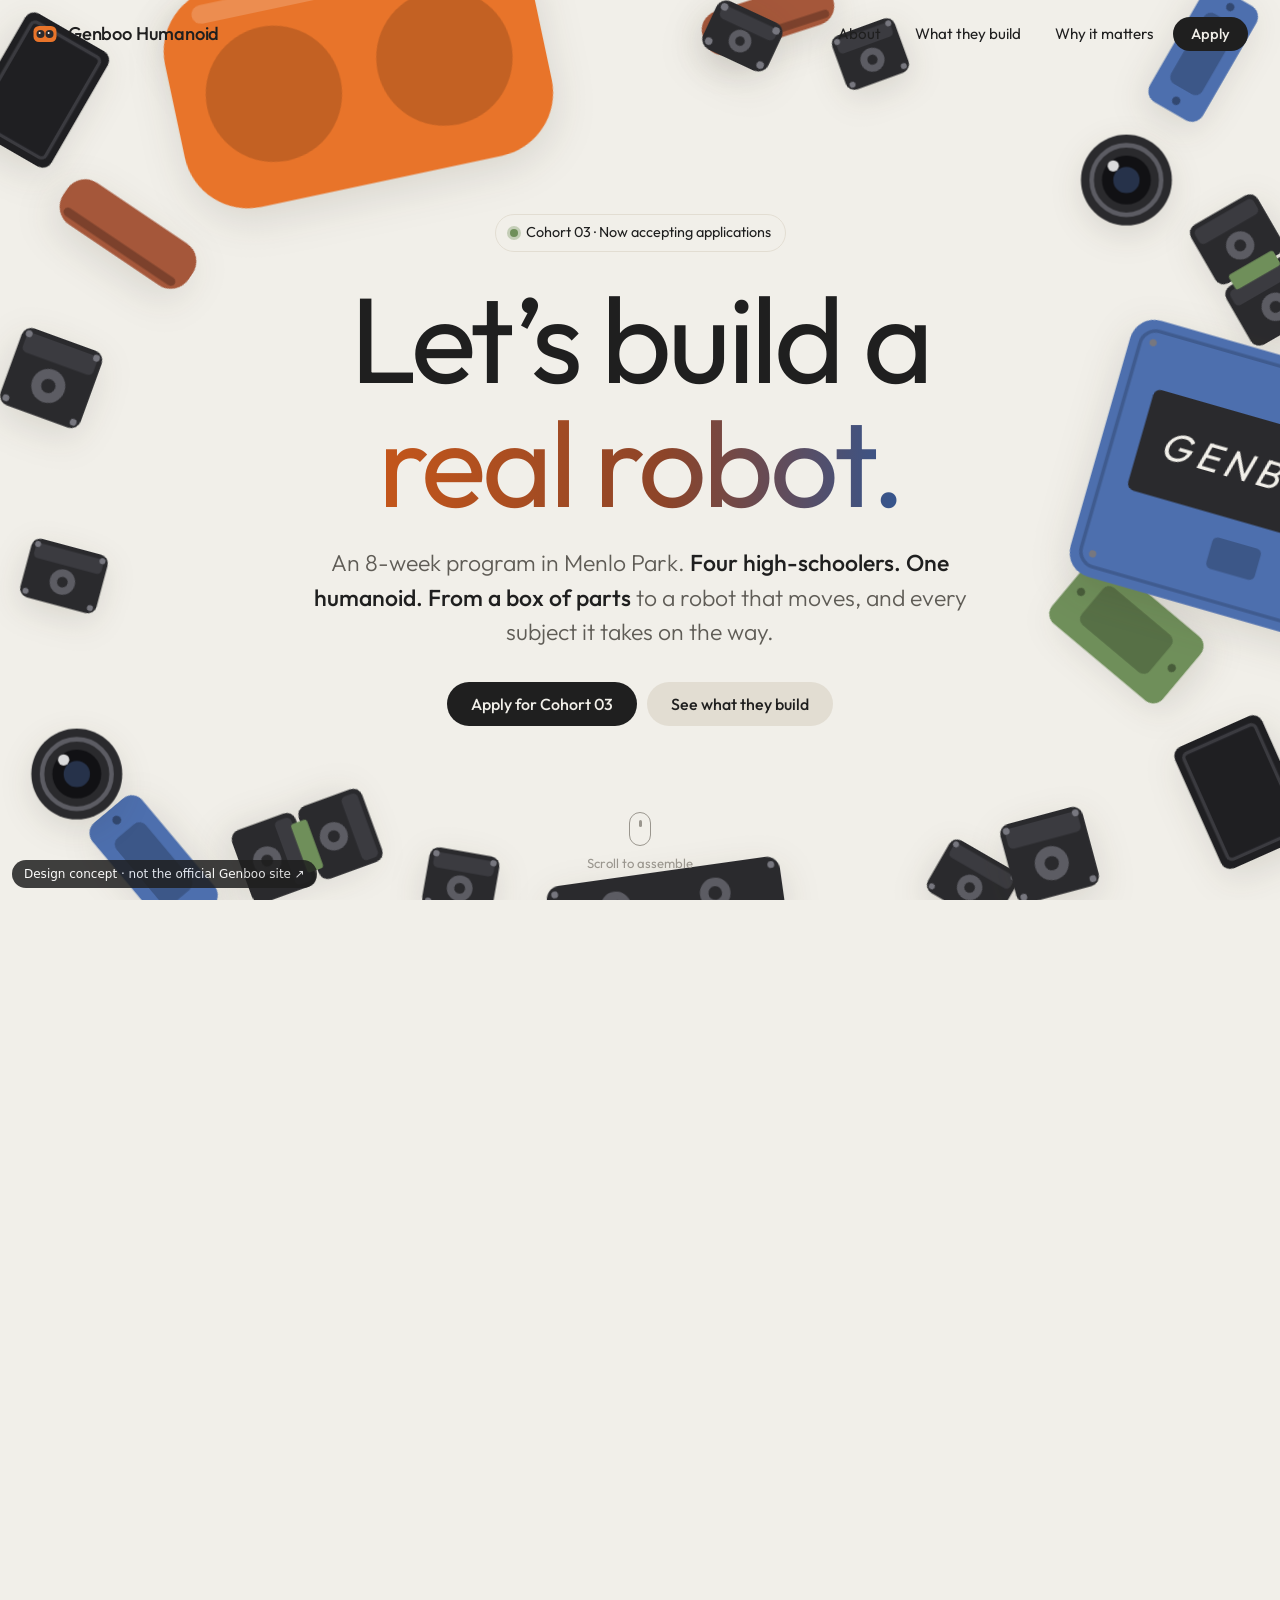
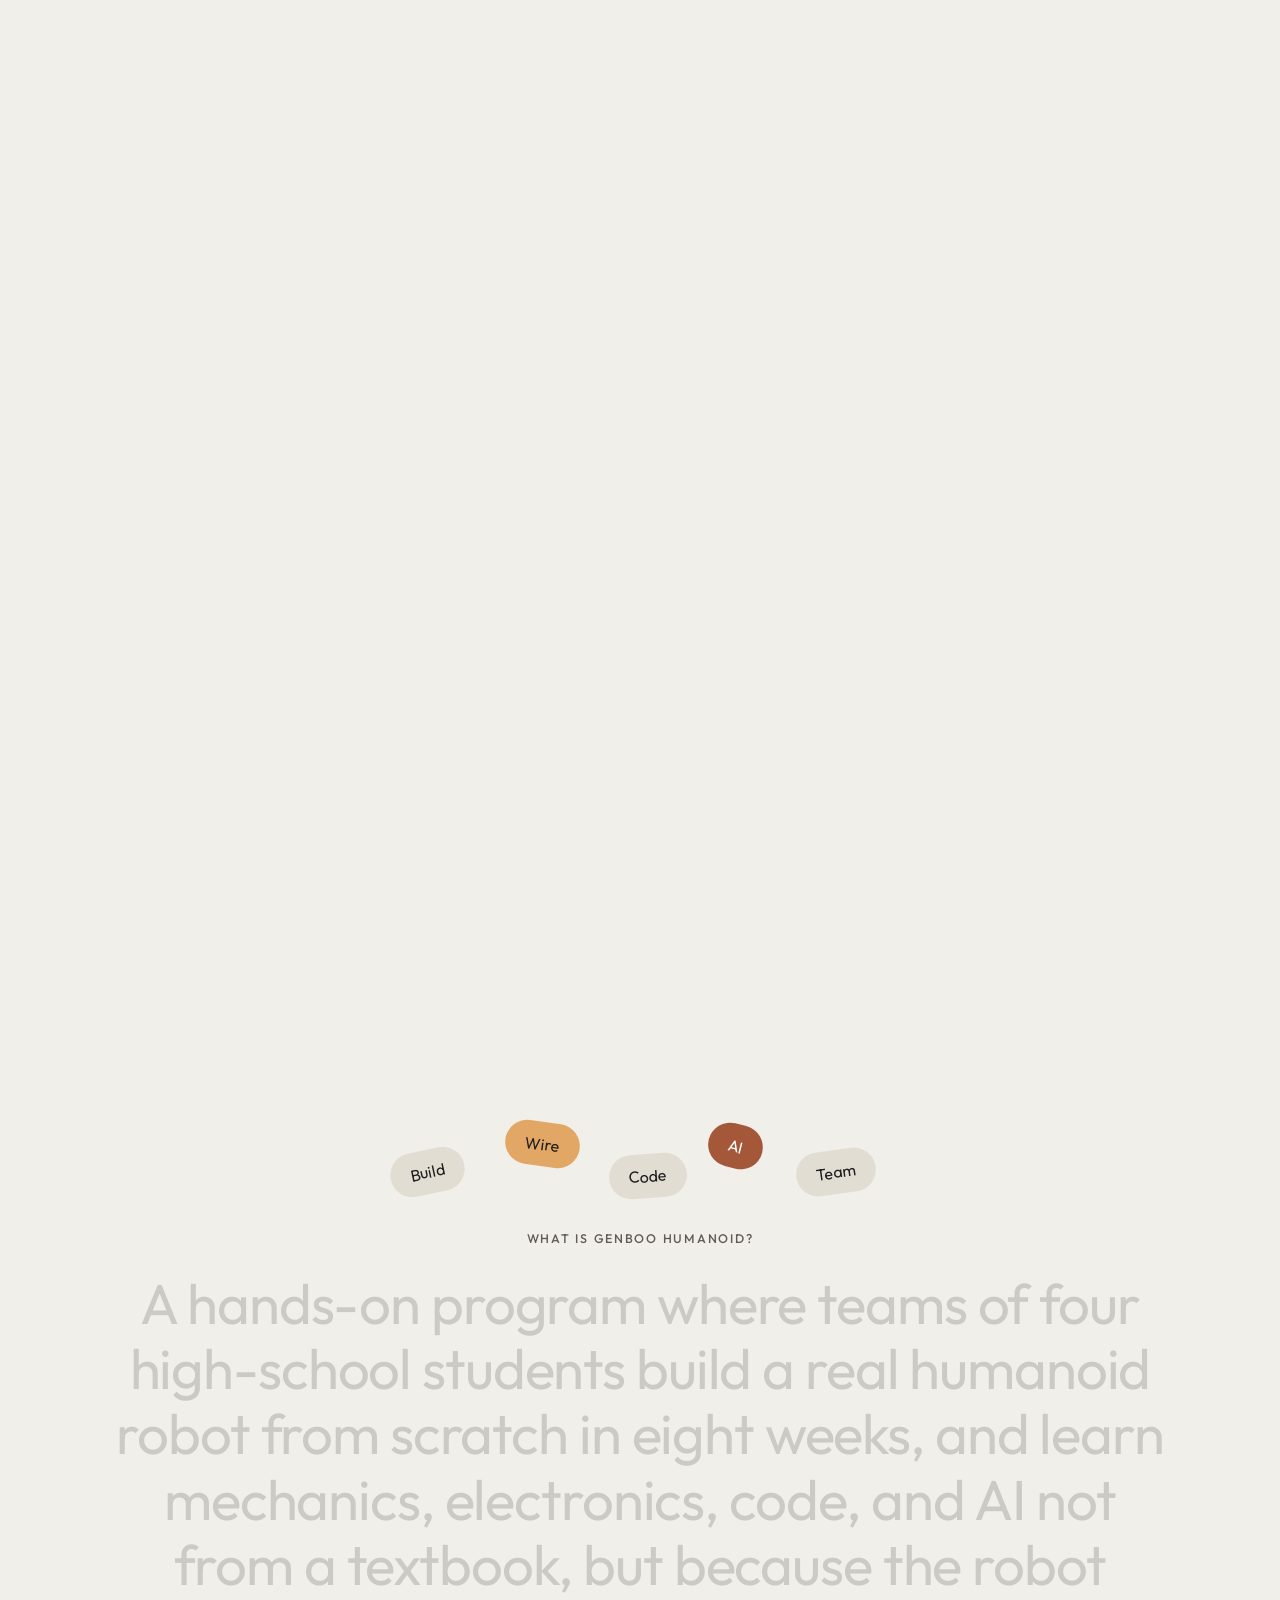
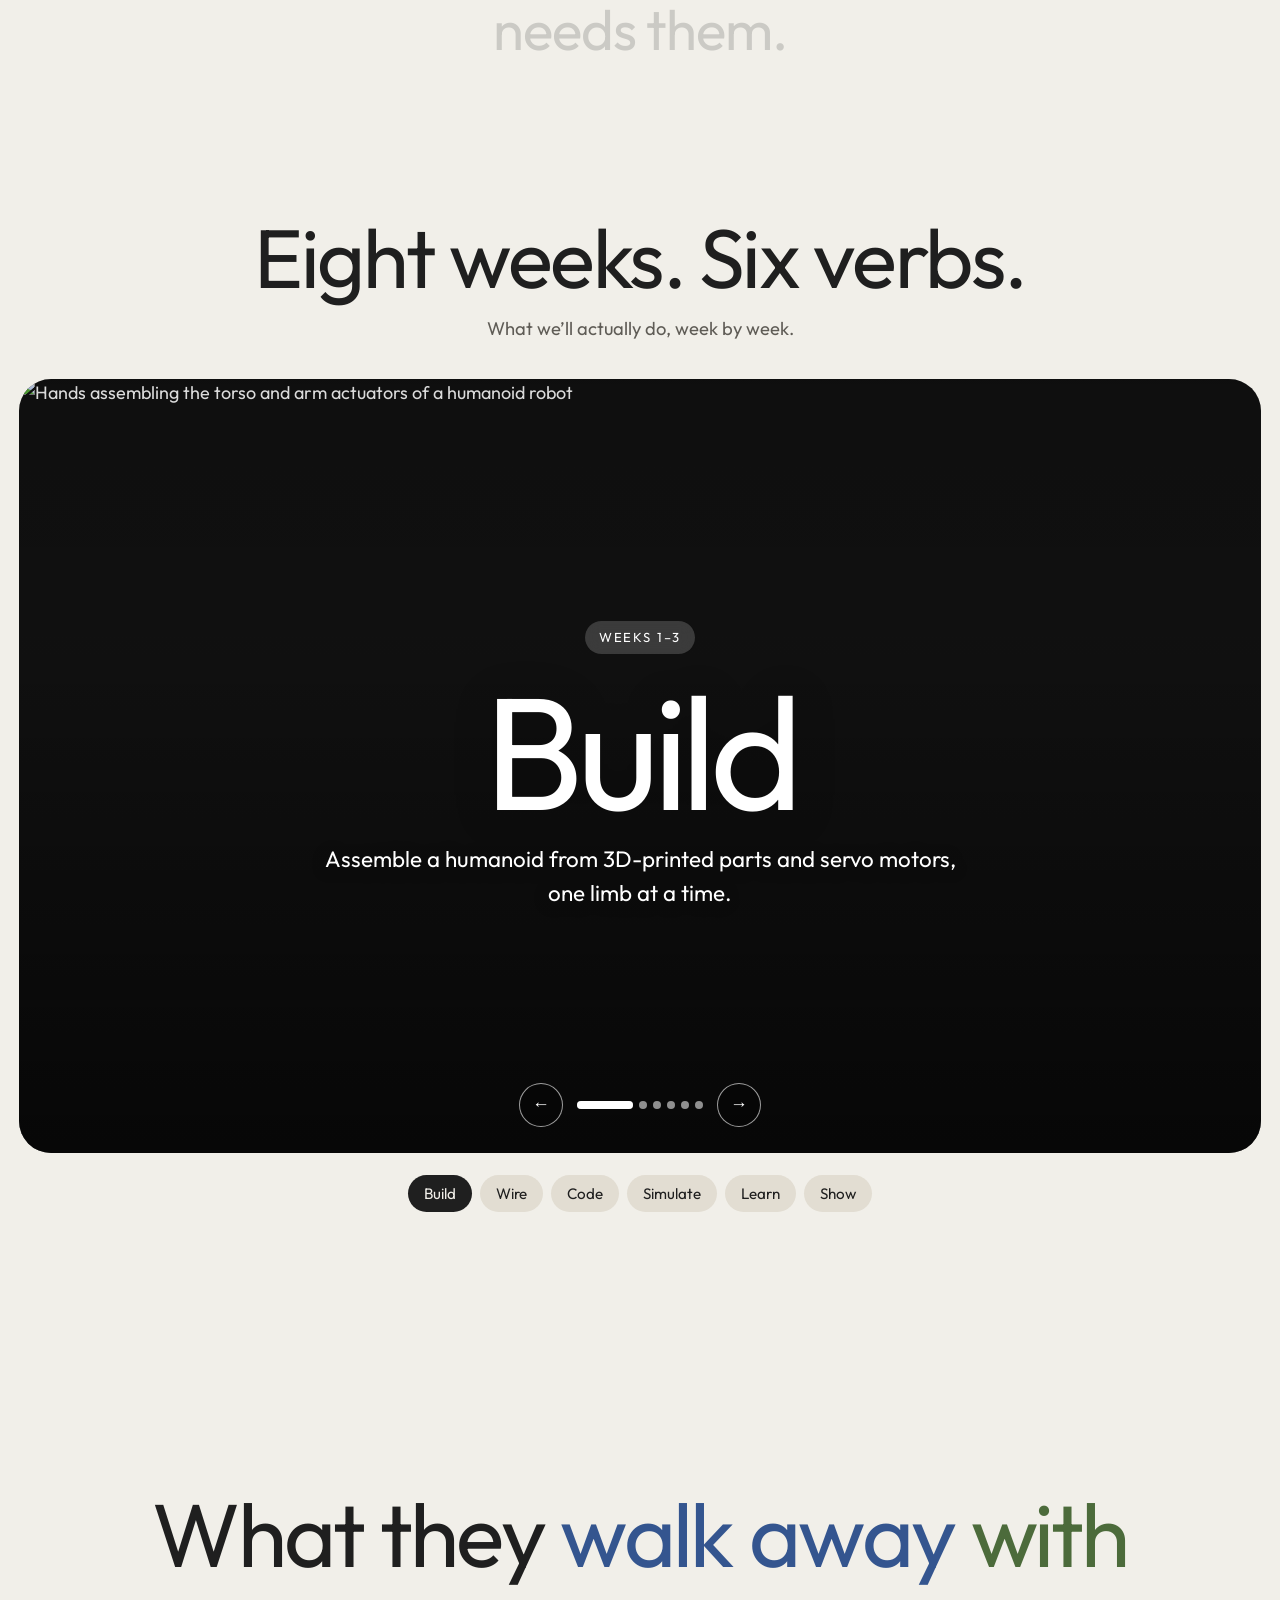
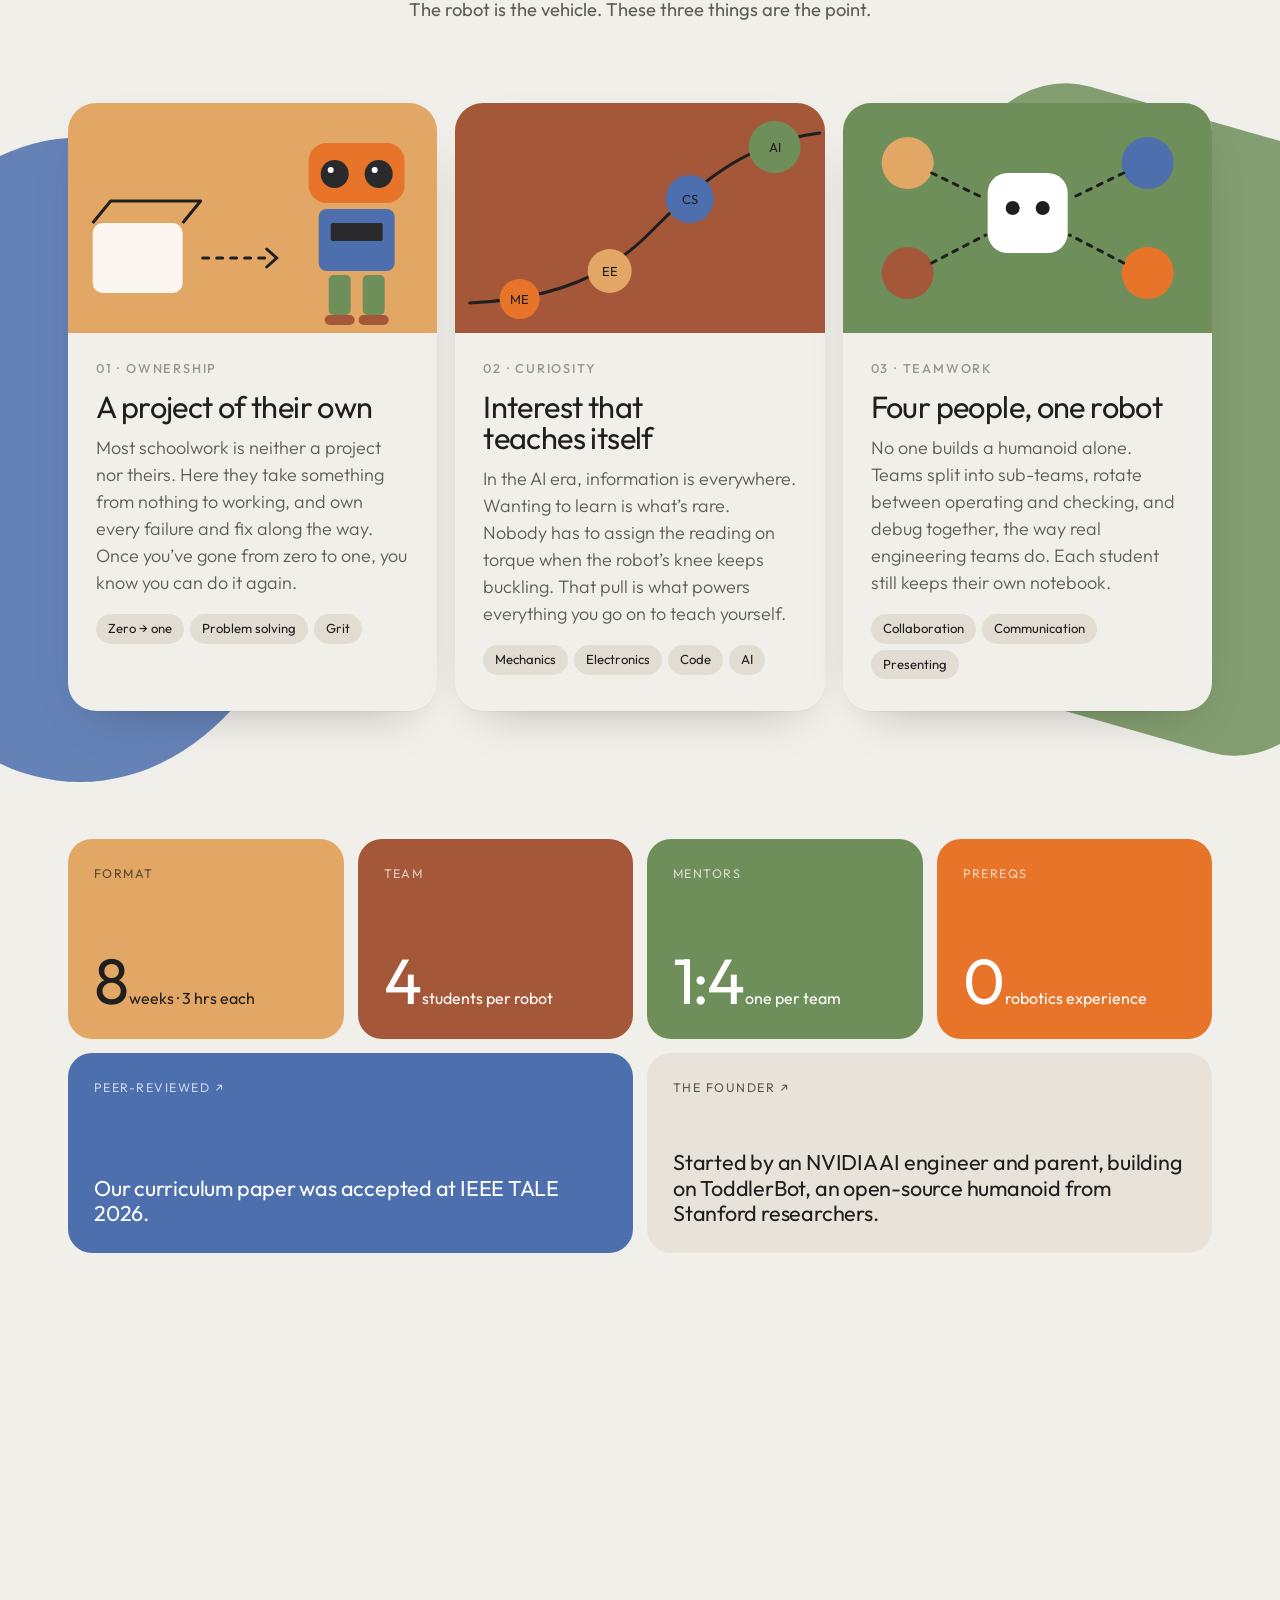
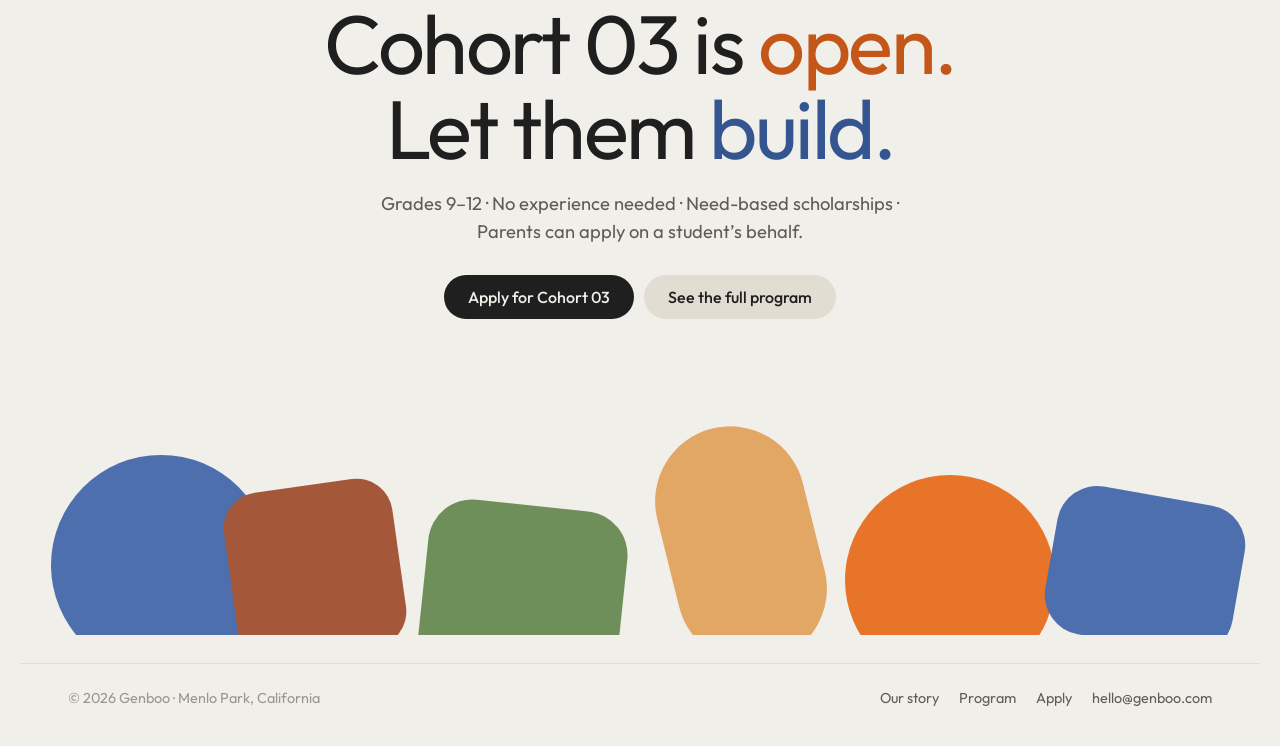
==== v3/index.html @ cabe2819 "Genboo redesign concepts: editorial (v2) and playful (v3) homepages Co-Authored-By: Claude Opus 5.5 " ====
<!doctype html>
<html lang="en">
<head>
<meta charset="utf-8">
<meta name="robots" content="noindex">
<meta name="viewport" content="width=device-width, initial-scale=1">
<title>Genboo Humanoid — Let’s build a real robot</title>
<meta name="description" content="An 8-week program in Menlo Park where teams of four high-school students build a real humanoid robot from a box of parts, and learn engineering, code, and AI along the way.">
<link rel="preconnect" href="https://fonts.googleapis.com">
<link rel="preconnect" href="https://fonts.gstatic.com" crossorigin>
<link href="https://fonts.googleapis.com/css2?family=Outfit:wght@300;400;500;600&display=swap" rel="stylesheet">
<style>
:root {
  --bg: #f1efe9;
  --bg-2: #e7e3da;
  --ink: #1f1f1f;
  --ink-2: #5f5c56;
  --ink-3: #9a968e;
  --pill: #e2ddd2;
  /* Taken from the student-built ToddlerBots: orange heads, slate-blue bodies,
     sage-green leg brackets, rust feet, charcoal servos, a tan nameplate. */
  --amber: #e2a764;
  --blue: #4d6fae;
  --rust: #a5573a;
  --green: #6f8f5a;
  --orange: #e8742a;
  --charcoal: #2a2a2d;
  --blue-ink: #34558f;
  --green-ink: #4c6b3b;
  --rust-ink: #8c4429;
  --orange-ink: #c4561a;
  --font: "Outfit", "Google Sans", ui-sans-serif, system-ui, -apple-system, sans-serif;
}
@media (prefers-color-scheme: dark) {
  :root:not([data-theme="light"]) {
    --bg: #161614; --bg-2: #22211e; --ink: #f1efe9; --ink-2: #b9b5ac; --ink-3: #7c786f; --pill: #2c2b27;
    --blue-ink: #93b0e6; --green-ink: #a6c38f; --rust-ink: #e09a7c; --orange-ink: #f5a26a;
  }
}
:root[data-theme="dark"] {
  --bg: #161614; --bg-2: #22211e; --ink: #f1efe9; --ink-2: #b9b5ac; --ink-3: #7c786f; --pill: #2c2b27;
  --blue-ink: #93b0e6; --green-ink: #a6c38f; --rust-ink: #e09a7c; --orange-ink: #f5a26a;
}

*, *::before, *::after { box-sizing: border-box; }
html { -webkit-text-size-adjust: 100%; }
body { margin: 0; background: var(--bg); color: var(--ink); font-family: var(--font); font-size: 18px; line-height: 1.5; -webkit-font-smoothing: antialiased; overflow-x: hidden; }
img, video { display: block; max-width: 100%; }
a { color: inherit; }
:focus-visible { outline: 2px solid var(--blue-ink); outline-offset: 3px; border-radius: 6px; }
h1, h2, h3 { font-weight: 400; letter-spacing: -0.03em; line-height: 1.02; margin: 0; text-wrap: balance; }
p { margin: 0; text-wrap: pretty; }
.wrap { max-width: 1240px; margin: 0 auto; padding: 0 clamp(16px, 4vw, 48px); }

/* ---------- nav ---------- */
.nav { position: fixed; top: 0; left: 0; right: 0; z-index: 50; height: 68px; display: flex; align-items: center; justify-content: space-between; padding: 0 clamp(16px, 3vw, 32px); transition: background .3s, color .3s; }
.nav.solid { background: color-mix(in srgb, var(--bg) 88%, transparent); backdrop-filter: blur(12px); -webkit-backdrop-filter: blur(12px); }
.logo { display: flex; align-items: center; gap: 10px; text-decoration: none; font-weight: 500; font-size: 1.15rem; letter-spacing: -0.01em; }
.logo svg { width: 26px; height: 26px; }
.nav-links { display: flex; align-items: center; gap: 6px; }
.nav-links a { text-decoration: none; font-size: .95rem; padding: 8px 14px; border-radius: 999px; }
.nav-links a:not(.pill-btn):hover { background: var(--pill); }
@media (max-width: 720px) { .nav-links a:not(.pill-btn) { display: none; } }

.pill-btn { display: inline-flex; align-items: center; gap: 8px; text-decoration: none; font: 500 1rem/1 var(--font); padding: 14px 24px; border-radius: 999px; border: 0; cursor: pointer; transition: transform .2s, background .2s; }
.pill-btn:hover { transform: translateY(-2px); }
.pill-dark { background: var(--ink); color: var(--bg); }
.pill-soft { background: var(--pill); color: var(--ink); }
.pill-white { background: #fff; color: #1f1f1f; }
.nav .pill-btn { padding: 10px 18px; font-size: .92rem; }

/* ---------- HERO: parts assemble into a robot ---------- */
.hero { height: 280vh; position: relative; }
.stage { position: sticky; top: 0; height: 100vh; overflow: hidden; }
.part { position: absolute; left: 50%; top: 50%; will-change: transform; }
.part > i { display: block; width: 100%; height: 100%; transform: scale(0); transition: transform .9s cubic-bezier(.3,1.4,.5,1); }
.loaded .part > i { transform: scale(1); }
.part svg { display: block; overflow: visible; filter: drop-shadow(0 6px 10px rgba(40, 30, 20, .12)); }
/* Once assembled, the camera "irises" glow on and off, like the robot is looking around. */
.alive .iris { animation: iris 3.2s ease-in-out infinite; }
@keyframes iris { 0%, 100% { fill: #26324a; } 50% { fill: #5d86c9; } }

.hero-copy { position: absolute; inset: 0; display: flex; flex-direction: column; align-items: center; justify-content: center; text-align: center; padding: 80px 20px 40px; pointer-events: none; z-index: 2; }
.hero-copy > * { pointer-events: auto; }
.tag { display: inline-flex; align-items: center; gap: 8px; background: var(--bg); border: 1px solid var(--pill); border-radius: 999px; padding: 7px 14px; font-size: .9rem; }
.tag b { width: 8px; height: 8px; border-radius: 50%; background: var(--green); box-shadow: 0 0 0 3px color-mix(in srgb, var(--green) 35%, transparent); }
.hero h1 { font-size: clamp(3.2rem, 9.5vw, 8.6rem); margin: 24px 0 22px; }
.hero h1 .grad { background: linear-gradient(90deg, var(--orange-ink), var(--rust-ink) 55%, var(--blue-ink)); -webkit-background-clip: text; background-clip: text; color: transparent; }
.hero .lede { font-size: clamp(1.1rem, 1.8vw, 1.45rem); color: var(--ink-2); max-width: 30em; font-weight: 300; }
.hero .lede strong { color: var(--ink); font-weight: 500; }
.hero .ctas { display: flex; gap: 10px; margin-top: 32px; flex-wrap: wrap; justify-content: center; }
.scroll-hint { position: absolute; bottom: 26px; left: 50%; transform: translateX(-50%); font-size: .82rem; color: var(--ink-3); display: flex; flex-direction: column; align-items: center; gap: 8px; z-index: 2; }
.scroll-hint i { width: 22px; height: 34px; border: 1.5px solid var(--ink-3); border-radius: 12px; position: relative; }
.scroll-hint i::after { content: ""; position: absolute; left: 50%; top: 7px; width: 3px; height: 7px; margin-left: -1.5px; border-radius: 2px; background: var(--ink-3); animation: wheel 1.6s infinite; }
@keyframes wheel { to { transform: translateY(10px); opacity: 0; } }

.hero-mid { position: absolute; left: 50%; top: 50%; z-index: 2; opacity: 0; font-size: clamp(2rem, 5vw, 4.2rem); letter-spacing: -0.03em; white-space: nowrap; background: color-mix(in srgb, var(--bg) 80%, transparent); padding: 6px 22px; border-radius: 999px; }
@media (max-width: 520px) { .hero-mid { white-space: normal; text-align: center; width: 86vw; border-radius: 28px; } }
.hero-after { position: absolute; left: 0; right: 0; bottom: 5vh; text-align: center; z-index: 2; opacity: 0; padding: 0 20px; }
.hero-after h2 { font-size: clamp(1.8rem, 4vw, 3.2rem); }
.hero-after p { color: var(--ink-2); margin-top: 8px; font-size: clamp(1rem, 1.4vw, 1.2rem); }
.labels { position: absolute; inset: 0; pointer-events: none; z-index: 1; }
.labels span { position: absolute; left: 50%; top: 50%; font-size: .85rem; background: var(--bg); border: 1px solid var(--pill); padding: 6px 12px; border-radius: 999px; white-space: nowrap; opacity: 0; transition: opacity .4s; }
.labels.on span { opacity: 1; }
@media (max-width: 720px) { .labels { display: none; } }

/* ---------- WHAT IS IT: scroll-lit statement ---------- */
.what { padding: clamp(100px, 16vw, 200px) 0 clamp(80px, 12vw, 160px); position: relative; }
.chips { position: relative; height: 80px; max-width: 520px; margin: 0 auto 30px; }
.chips span { position: absolute; background: var(--pill); padding: 10px 20px; border-radius: 999px; font-size: 1rem; }
.kicker { text-align: center; font-size: .78rem; letter-spacing: .14em; text-transform: uppercase; color: var(--ink-2); margin-bottom: 22px; font-weight: 500; }
.statement { font-size: clamp(1.9rem, 4.4vw, 3.6rem); line-height: 1.16; letter-spacing: -0.02em; text-align: center; max-width: 1080px; margin: 0 auto; font-weight: 400; }
.statement .w { color: color-mix(in srgb, var(--ink) 18%, var(--bg)); transition: color .25s; }
.statement .w.lit { color: var(--ink); }
.statement .k1.lit { color: var(--blue-ink); }
.statement .k2.lit { color: var(--green-ink); }
.statement .k3.lit { color: var(--rust-ink); }
.statement .k4.lit { color: var(--orange-ink); }
.blob { position: absolute; z-index: -1; pointer-events: none; }

/* ---------- WHAT THEY DO: full-bleed carousel ---------- */
.do-head { text-align: center; margin-bottom: 36px; }
.do-head h2 { font-size: clamp(2.6rem, 6.5vw, 5.6rem); }
.do-head p { color: var(--ink-2); margin-top: 14px; font-size: 1.15rem; }
.carousel { position: relative; height: min(86vh, 820px); min-height: 520px; margin: 0 clamp(8px, 1.5vw, 20px); border-radius: 32px; overflow: hidden; background: #111; color: #fff; }
.slide { position: absolute; inset: 0; opacity: 0; transition: opacity .9s ease; }
.slide.on { opacity: 1; }
.slide img, .slide video { width: 100%; height: 100%; object-fit: cover; transform: scale(1.06); transition: transform 6s ease-out; }
.slide.on img, .slide.on video { transform: scale(1); }
.slide::after { content: ""; position: absolute; inset: 0; background: linear-gradient(180deg, rgba(0,0,0,.15) 0%, rgba(0,0,0,.05) 35%, rgba(0,0,0,.6) 100%); }
.slide .cap { position: absolute; inset: 0; z-index: 2; display: flex; flex-direction: column; align-items: center; justify-content: center; text-align: center; padding: 20px; }
.slide .wk { font-size: .82rem; letter-spacing: .14em; text-transform: uppercase; background: rgba(255,255,255,.18); backdrop-filter: blur(8px); -webkit-backdrop-filter: blur(8px); padding: 7px 14px; border-radius: 999px; }
.slide h3 { font-size: clamp(4rem, 13vw, 10rem); letter-spacing: -0.045em; margin: 16px 0 10px; text-shadow: 0 4px 40px rgba(0,0,0,.25); }
.slide p { font-size: clamp(1.05rem, 1.8vw, 1.4rem); max-width: 30em; text-shadow: 0 2px 16px rgba(0,0,0,.4); }
.car-ui { position: absolute; left: 0; right: 0; bottom: 26px; z-index: 3; display: flex; align-items: center; justify-content: center; gap: 14px; }
.car-btn { width: 44px; height: 44px; border-radius: 50%; border: 1.5px solid rgba(255,255,255,.6); background: rgba(0,0,0,.15); color: #fff; cursor: pointer; display: grid; place-items: center; font-size: 1.1rem; }
.car-btn:hover { background: rgba(255,255,255,.2); }
.dots { display: flex; gap: 6px; align-items: center; }
.dots button { width: 8px; height: 8px; border-radius: 99px; border: 0; padding: 0; background: rgba(255,255,255,.55); cursor: pointer; transition: width .3s; position: relative; overflow: hidden; }
.dots button.on { width: 56px; background: rgba(255,255,255,.35); }
.dots button.on::after { content: ""; position: absolute; inset: 0; background: #fff; transform-origin: left; animation: fill var(--dur, 5.5s) linear forwards; }
.carousel.paused .dots button.on::after { animation-play-state: paused; }
@keyframes fill { from { transform: scaleX(0); } to { transform: scaleX(1); } }
.steps-row { display: flex; justify-content: center; gap: 8px; flex-wrap: wrap; margin-top: 22px; }
.steps-row button { font: 400 .95rem var(--font); background: var(--pill); color: var(--ink); border: 0; padding: 9px 16px; border-radius: 999px; cursor: pointer; transition: background .2s, color .2s; }
.steps-row button.on { background: var(--ink); color: var(--bg); }

/* ---------- WHAT THEY GAIN ---------- */
.gain { padding: clamp(110px, 16vw, 200px) 0 clamp(80px, 10vw, 140px); position: relative; overflow: hidden; }
.gain-bg { position: absolute; left: 50%; top: 32%; width: min(1400px, 140vw); height: 70%; transform: translateX(-50%); z-index: 0; pointer-events: none; }
.gain .wrap { position: relative; z-index: 1; }
.gain h2 { text-align: center; font-size: clamp(2.8rem, 7vw, 6rem); }
.gain h2 .c1 { color: var(--blue-ink); } .gain h2 .c2 { color: var(--green-ink); }
.gain .sub { text-align: center; color: var(--ink-2); margin: 16px auto 0; max-width: 32em; font-size: 1.15rem; }
.cards { display: grid; grid-template-columns: repeat(3, 1fr); gap: 18px; margin-top: clamp(48px, 7vw, 80px); }
.card { background: var(--bg); border-radius: 28px; overflow: hidden; box-shadow: 0 1px 0 rgba(0,0,0,.04), 0 20px 50px -30px rgba(0,0,0,.35); display: flex; flex-direction: column; transition: transform .35s cubic-bezier(.3,1.3,.5,1); }
.card:hover { transform: translateY(-8px) rotate(-.4deg); }
.card .art { height: 230px; position: relative; overflow: hidden; }
.card .art svg { position: absolute; inset: 0; width: 100%; height: 100%; }
.card .body { padding: 26px 28px 32px; display: grid; gap: 12px; }
.card .n { font-size: .8rem; letter-spacing: .14em; text-transform: uppercase; color: var(--ink-3); font-weight: 500; }
.card h3 { font-size: clamp(1.7rem, 2.4vw, 2.1rem); letter-spacing: -0.02em; }
.card p { color: var(--ink-2); font-weight: 300; }
.card .meta { margin-top: 6px; display: flex; flex-wrap: wrap; gap: 6px; }
.card .meta span { background: var(--pill); border-radius: 999px; padding: 5px 12px; font-size: .82rem; }
@media (max-width: 900px) { .cards { grid-template-columns: 1fr; max-width: 520px; margin-left: auto; margin-right: auto; } }

/* ---------- PROOF ---------- */
.proof { padding: 0 0 clamp(80px, 12vw, 160px); }
.proof-grid { display: grid; grid-template-columns: repeat(4, 1fr); gap: 14px; }
.p-tile { border-radius: 24px; padding: 26px; min-height: 200px; display: flex; flex-direction: column; justify-content: space-between; text-decoration: none; color: #1f1f1f; transition: transform .3s; }
a.p-tile:hover { transform: translateY(-4px); }
.p-tile b { font-size: clamp(2.8rem, 5vw, 4.2rem); font-weight: 400; letter-spacing: -0.04em; line-height: 1; }
.p-tile span { font-size: 1rem; }
.p-tile small { font-size: .78rem; letter-spacing: .12em; text-transform: uppercase; opacity: .7; }
.p-tile strong { font-weight: 400; font-size: 1.35rem; line-height: 1.2; letter-spacing: -0.01em; }
.p-wide { grid-column: span 2; }
@media (max-width: 900px) { .proof-grid { grid-template-columns: 1fr 1fr; } }
@media (max-width: 520px) { .p-wide { grid-column: span 2; } .p-tile { min-height: 160px; padding: 20px; } }

/* ---------- FINAL CTA: shapes pile up ---------- */
.final { position: relative; min-height: 92vh; display: flex; align-items: center; justify-content: center; text-align: center; overflow: hidden; padding: 120px 20px 240px; }
.final h2 { font-size: clamp(2.6rem, 6.5vw, 5.4rem); position: relative; z-index: 2; }
.final h2 .c1 { color: var(--orange-ink); } .final h2 .c2 { color: var(--blue-ink); }
.final p { position: relative; z-index: 2; color: var(--ink-2); margin: 18px auto 0; max-width: 30em; font-size: 1.15rem; }
.final .ctas { position: relative; z-index: 2; display: flex; gap: 10px; justify-content: center; flex-wrap: wrap; margin-top: 30px; }
.pile { position: absolute; inset: 0; pointer-events: none; z-index: 1; }
.pile i { position: absolute; display: block; transform: translateY(-120vh) rotate(var(--r0)); transition: transform 1.2s cubic-bezier(.25,1.25,.45,1); transition-delay: var(--d); }
.final.in .pile i { transform: translateY(0) rotate(var(--r)); }

.foot { padding: 28px 0 36px; color: var(--ink-3); font-size: .9rem; }
.foot .wrap { display: flex; justify-content: space-between; flex-wrap: wrap; gap: 14px; border-top: 1px solid var(--pill); padding-top: 24px; }
.foot nav { display: flex; gap: 20px; flex-wrap: wrap; }
.foot a { text-decoration: none; color: var(--ink-2); }
.foot a:hover { color: var(--ink); }

.rise { opacity: 0; transform: translateY(24px); transition: opacity .8s ease, transform .8s cubic-bezier(.2,.8,.2,1); }
.rise.in { opacity: 1; transform: none; }

@media (prefers-reduced-motion: reduce) {
  .part > i, .rise, .pile i, .slide, .slide img, .slide video { transition: none !important; }
  .rise { opacity: 1; transform: none; }
  .alive .iris, .scroll-hint i::after, .dots button.on::after { animation: none; }
}
</style>
</head>
<body>

<header class="nav" id="nav">
  <a class="logo" href="index.html" aria-label="Genboo Humanoid home">
    <svg viewBox="0 0 26 26" aria-hidden="true"><rect x="1.5" y="5" width="23" height="16" rx="5.5" fill="var(--orange)"/><circle cx="8.5" cy="13" r="4" fill="#2a2a2d"/><circle cx="17.5" cy="13" r="4" fill="#2a2a2d"/><circle cx="7.6" cy="12" r="1" fill="#fff"/><circle cx="16.6" cy="12" r="1" fill="#fff"/></svg>
    Genboo Humanoid
  </a>
  <nav class="nav-links">
    <a href="#what">About</a>
    <a href="#do">What they build</a>
    <a href="#gain">Why it matters</a>
    <a class="pill-btn pill-dark" href="../v2/apply.html">Apply</a>
  </nav>
</header>

<main>
  <!-- HERO -->
  <section class="hero" id="hero" aria-label="Introduction">
    <div class="stage" id="stage">
      <div class="parts" id="parts" aria-hidden="true"></div>
      <div class="labels" id="labels" aria-hidden="true">
        <span data-for="head">Stereo cameras · vision</span>
        <span data-for="torso">Computer · battery · IMU</span>
        <span data-for="shL">Servo motors · torque</span>
        <span data-for="shinR">Control · balance</span>
      </div>

      <div class="hero-copy" id="heroCopy">
        <span class="tag"><b></b>Cohort 03 · Now accepting applications</span>
        <h1>Let’s build a<br><span class="grad">real robot.</span></h1>
        <p class="lede">An 8-week program in Menlo Park. <strong>Four high-schoolers. One humanoid. From a box of parts</strong> to a robot that moves, and every subject it takes on the way.</p>
        <div class="ctas">
          <a class="pill-btn pill-dark" href="../v2/apply.html">Apply for Cohort 03</a>
          <a class="pill-btn pill-soft" href="#do">See what they build</a>
        </div>
      </div>

      <div class="hero-mid" id="heroMid" aria-hidden="true">It starts as a box of parts…</div>
      <div class="hero-after" id="heroAfter">
        <h2>This is what we will build together.</h2>
        <p>Every part above is a different subject. Together, they make one robot.</p>
      </div>
      <div class="scroll-hint" id="hint"><i></i>Scroll to assemble</div>
    </div>
  </section>

  <!-- WHAT IS IT -->
  <section class="what" id="what">
    <div class="wrap">
      <div class="chips rise" aria-hidden="true">
        <span style="left:2%;top:30px;transform:rotate(-12deg)">Build</span>
        <span style="left:24%;top:2px;transform:rotate(8deg);background:var(--amber);color:#1f1f1f">Wire</span>
        <span style="left:44%;top:34px;transform:rotate(-4deg)">Code</span>
        <span style="left:63%;top:4px;transform:rotate(14deg);background:var(--rust);color:#fff">AI</span>
        <span style="left:80%;top:30px;transform:rotate(-8deg)">Team</span>
      </div>
      <div class="kicker">What is Genboo Humanoid?</div>
      <p class="statement" id="statement">A hands-on program where <span class="k1">teams of four high-school students</span> build a <span class="k2">real humanoid robot</span> from scratch in eight weeks, and learn <span class="k3">mechanics, electronics, code, and AI</span> not from a textbook, but because <span class="k4">the robot needs them.</span></p>
    </div>
  </section>

  <!-- WHAT THEY DO -->
  <section id="do" style="padding-bottom:clamp(40px,6vw,80px)">
    <div class="wrap do-head rise">
      <h2>Eight weeks. Six verbs.</h2>
      <p>What we’ll actually do, week by week.</p>
    </div>
    <div class="carousel" id="carousel" aria-roledescription="carousel">
      <div class="slide on" data-label="Build">
        <img src="https://humanoid.genboo.com/assets/img/student-assembly-hands-1200.webp" alt="Hands assembling the torso and arm actuators of a humanoid robot">
        <div class="cap"><span class="wk">Weeks 1–3</span><h3>Build</h3><p>Assemble a humanoid from 3D-printed parts and servo motors, one limb at a time.</p></div>
      </div>
      <div class="slide" data-label="Wire">
        <img src="https://humanoid.genboo.com/assets/img/student-soldering-1200.webp" alt="A student soldering wires at an electronics bench" loading="lazy">
        <div class="cap"><span class="wk">Week 4</span><h3>Wire</h3><p>Power, an onboard computer, sensors. Every connection checked before the first power-on.</p></div>
      </div>
      <div class="slide" data-label="Code">
        <img src="https://humanoid.genboo.com/assets/img/students-testing-team-1200.webp" alt="Students running code on a laptop next to two robots" loading="lazy">
        <div class="cap"><span class="wk">Weeks 5–6</span><h3>Code</h3><p>Calibrate every joint, then write the first program: move joint 3 by 10 degrees, and explain why it doesn’t land exactly there.</p></div>
      </div>
      <div class="slide" data-label="Simulate">
        <img src="https://humanoid.genboo.com/assets/img/sim-parallel-training-1880.webp" alt="Dozens of simulated robots training in parallel" loading="lazy">
        <div class="cap"><span class="wk">Week 7</span><h3>Simulate</h3><p>Rebuild the robot in the MuJoCo physics simulator. Run the same motion in both worlds and compare.</p></div>
      </div>
      <div class="slide" data-label="Learn">
        <video src="https://humanoid.genboo.com/assets/videos/sim-walk.mp4" poster="https://humanoid.genboo.com/assets/img/sim-walk-poster.webp" muted loop playsinline preload="none"></video>
        <div class="cap"><span class="wk">Week 8</span><h3>Learn</h3><p>A first taste of reinforcement learning: change one reward, and watch the robot behave differently.</p></div>
      </div>
      <div class="slide" data-label="Show">
        <img src="https://humanoid.genboo.com/assets/img/students-celebrate-1200.webp" alt="Students and their teacher high-fiving after a successful test" loading="lazy">
        <div class="cap"><span class="wk">Showcase</span><h3>Show</h3><p>Demo the robot as a team, and explain what worked, what didn’t, and why.</p></div>
      </div>
      <div class="car-ui">
        <button class="car-btn" id="prev" aria-label="Previous">←</button>
        <div class="dots" id="dots"></div>
        <button class="car-btn" id="next" aria-label="Next">→</button>
      </div>
    </div>
    <div class="steps-row" id="stepsRow"></div>
  </section>

  <!-- WHAT THEY GAIN -->
  <section class="gain" id="gain">
    <svg class="gain-bg" viewBox="0 0 1400 600" preserveAspectRatio="none" aria-hidden="true">
      <circle cx="140" cy="300" r="240" fill="var(--blue)" opacity=".85"/>
      <rect x="980" y="40" width="460" height="460" rx="120" fill="var(--green)" opacity=".85" transform="rotate(12 1210 270)"/>
    </svg>
    <div class="wrap">
      <h2 class="rise">What they <span class="c1">walk away</span> <span class="c2">with</span></h2>
      <p class="sub rise">The robot is the vehicle. These three things are the point.</p>
      <div class="cards">
        <article class="card rise">
          <div class="art" style="background:var(--amber)" aria-hidden="true">
            <svg viewBox="0 0 400 230" preserveAspectRatio="xMidYMid slice">
              <rect x="40" y="120" width="90" height="70" rx="10" fill="#fff" opacity=".9"/><path d="M40 120 l18 -22 h90 l-18 22" fill="none" stroke="#1f1f1f" stroke-width="3" stroke-linejoin="round"/>
              <path d="M150 155 H220" stroke="#1f1f1f" stroke-width="3" stroke-dasharray="6 8" stroke-linecap="round"/><path d="M214 146 l10 9 -10 9" fill="none" stroke="#1f1f1f" stroke-width="3" stroke-linecap="round"/>
              <rect x="256" y="40" width="96" height="60" rx="18" fill="var(--orange)"/><circle cx="282" cy="71" r="14" fill="#2a2a2d"/><circle cx="326" cy="71" r="14" fill="#2a2a2d"/><circle cx="278" cy="67" r="3" fill="#fff"/><circle cx="322" cy="67" r="3" fill="#fff"/>
              <rect x="266" y="106" width="76" height="62" rx="8" fill="var(--blue)"/><rect x="278" y="120" width="52" height="18" rx="2" fill="#2a2a2d"/><rect x="276" y="172" width="22" height="40" rx="5" fill="var(--green)"/><rect x="310" y="172" width="22" height="40" rx="5" fill="var(--green)"/><rect x="272" y="212" width="30" height="10" rx="5" fill="var(--rust)"/><rect x="306" y="212" width="30" height="10" rx="5" fill="var(--rust)"/>
            </svg>
          </div>
          <div class="body">
            <span class="n">01 · Ownership</span>
            <h3>A project of their own</h3>
            <p>Most schoolwork is neither a project nor theirs. Here they take something from nothing to working, and own every failure and fix along the way. Once you’ve gone from zero to one, you know you can do it again.</p>
            <div class="meta"><span>Zero → one</span><span>Problem solving</span><span>Grit</span></div>
          </div>
        </article>
        <article class="card rise">
          <div class="art" style="background:var(--rust)" aria-hidden="true">
            <svg viewBox="0 0 400 230" preserveAspectRatio="xMidYMid slice">
              <path d="M30 200 C 120 196, 170 170, 210 130 S 300 40, 380 30" fill="none" stroke="#1f1f1f" stroke-width="3" stroke-linecap="round"/>
              <circle cx="80" cy="196" r="20" fill="var(--orange)"/><circle cx="170" cy="168" r="22" fill="var(--amber)"/><circle cx="250" cy="96" r="24" fill="var(--blue)"/><circle cx="335" cy="44" r="26" fill="var(--green)"/>
              <text x="80" y="201" text-anchor="middle" font-family="Outfit, sans-serif" font-size="13" fill="#1f1f1f">ME</text>
              <text x="170" y="173" text-anchor="middle" font-family="Outfit, sans-serif" font-size="13" fill="#1f1f1f">EE</text>
              <text x="250" y="101" text-anchor="middle" font-family="Outfit, sans-serif" font-size="13" fill="#1f1f1f">CS</text>
              <text x="335" y="49" text-anchor="middle" font-family="Outfit, sans-serif" font-size="13" fill="#1f1f1f">AI</text>
            </svg>
          </div>
          <div class="body">
            <span class="n">02 · Curiosity</span>
            <h3>Interest that teaches itself</h3>
            <p>In the AI era, information is everywhere. Wanting to learn is what’s rare. Nobody has to assign the reading on torque when the robot’s knee keeps buckling. That pull is what powers everything you go on to teach yourself.</p>
            <div class="meta"><span>Mechanics</span><span>Electronics</span><span>Code</span><span>AI</span></div>
          </div>
        </article>
        <article class="card rise">
          <div class="art" style="background:var(--green)" aria-hidden="true">
            <svg viewBox="0 0 400 230" preserveAspectRatio="xMidYMid slice">
              <rect x="160" y="70" width="80" height="80" rx="20" fill="#fff"/><circle cx="185" cy="105" r="7" fill="#1f1f1f"/><circle cx="215" cy="105" r="7" fill="#1f1f1f"/>
              <circle cx="80" cy="60" r="26" fill="var(--amber)"/><circle cx="320" cy="60" r="26" fill="var(--blue)"/><circle cx="80" cy="170" r="26" fill="var(--rust)"/><circle cx="320" cy="170" r="26" fill="var(--orange)"/>
              <path d="M104 70 L158 96 M296 70 L242 96 M104 160 L158 132 M296 160 L242 132" stroke="#1f1f1f" stroke-width="3" stroke-dasharray="5 7" stroke-linecap="round"/>
            </svg>
          </div>
          <div class="body">
            <span class="n">03 · Teamwork</span>
            <h3>Four people, one robot</h3>
            <p>No one builds a humanoid alone. Teams split into sub-teams, rotate between operating and checking, and debug together, the way real engineering teams do. Each student still keeps their own notebook.</p>
            <div class="meta"><span>Collaboration</span><span>Communication</span><span>Presenting</span></div>
          </div>
        </article>
      </div>
    </div>
  </section>

  <!-- PROOF -->
  <section class="proof">
    <div class="wrap proof-grid">
      <div class="p-tile rise" style="background:var(--amber)"><small>Format</small><div><b>8</b><span> weeks · 3 hrs each</span></div></div>
      <div class="p-tile rise" style="background:var(--rust);color:#fff"><small>Team</small><div><b>4</b><span> students per robot</span></div></div>
      <div class="p-tile rise" style="background:var(--green);color:#fff"><small>Mentors</small><div><b>1:4</b><span> one per team</span></div></div>
      <div class="p-tile rise" style="background:var(--orange);color:#fff"><small>Prereqs</small><div><b>0</b><span> robotics experience</span></div></div>
      <a class="p-tile p-wide rise" style="background:var(--blue);color:#fff" href="https://arxiv.org/abs/2609.25674" target="_blank" rel="noopener"><small>Peer-reviewed ↗</small><strong>Our curriculum paper was accepted at IEEE TALE 2026.</strong></a>
      <a class="p-tile p-wide rise" style="background:var(--bg-2);color:var(--ink)" href="https://online.stanford.edu/learner-stories/sharing-his-passion-robotics-next-generation" target="_blank" rel="noopener"><small>The founder ↗</small><strong>Started by an NVIDIA AI engineer and parent, building on ToddlerBot, an open-source humanoid from Stanford researchers.</strong></a>
    </div>
  </section>

  <!-- FINAL CTA -->
  <section class="final" id="final">
    <div class="pile" aria-hidden="true">
      <i style="left:4%;bottom:-40px;width:220px;height:220px;border-radius:50%;background:var(--blue);--r0:-30deg;--r:0deg;--d:.05s"></i>
      <i style="left:18%;bottom:-20px;width:170px;height:170px;border-radius:36px;background:var(--rust);--r0:40deg;--r:-8deg;--d:.25s"></i>
      <i style="left:33%;bottom:-70px;width:200px;height:200px;border-radius:44px;background:var(--green);--r0:-50deg;--r:6deg;--d:.15s"></i>
      <i style="left:52%;bottom:-30px;width:150px;height:240px;border-radius:999px;background:var(--amber);--r0:60deg;--r:-14deg;--d:.35s"></i>
      <i style="left:66%;bottom:-50px;width:210px;height:210px;border-radius:50%;background:var(--orange);--r0:-20deg;--r:0deg;--d:.1s"></i>
      <i style="left:82%;bottom:-10px;width:190px;height:150px;border-radius:40px;background:var(--blue);--r0:30deg;--r:10deg;--d:.3s"></i>
    </div>
    <div>
      <h2 class="rise">Cohort 03 is <span class="c1">open.</span><br>Let them <span class="c2">build.</span></h2>
      <p class="rise">Grades 9–12 · No experience needed · Need-based scholarships · Parents can apply on a student’s behalf.</p>
      <div class="ctas rise">
        <a class="pill-btn pill-dark" href="../v2/apply.html">Apply for Cohort 03</a>
        <a class="pill-btn pill-soft" href="../v2/program.html">See the full program</a>
      </div>
    </div>
  </section>
</main>

<footer class="foot">
  <div class="wrap">
    <span>© 2026 Genboo · Menlo Park, California</span>
    <nav><a href="../v2/index.html#story">Our story</a><a href="../v2/program.html">Program</a><a href="../v2/apply.html">Apply</a><a href="mailto:hello@genboo.com">hello@genboo.com</a></nav>
  </div>
</footer>

<script>
(function () {
  var reduce = matchMedia("(prefers-reduced-motion: reduce)").matches;
  var clamp = function (v, a, b) { return Math.max(a, Math.min(b, v)); };
  var lerp = function (a, b, t) { return a + (b - a) * t; };
  var ease = function (t) { return t < .5 ? 4 * t * t * t : 1 - Math.pow(-2 * t + 2, 3) / 2; };

  /* ---------- hero: scattered parts assemble into a ToddlerBot-style humanoid ----------
     Each part is drawn as the real component it stands for (servo, bracket, camera…).
     a = assembled position in robot units (centre-relative); s = scattered [x, y] as a fraction of the viewport, then rotation and scale.
     Array order is paint order: later parts sit on top. */
  var P = [
    { id: "footL",  t: "foot",    w: 86,  h: 30,  a: [-46, 277, 0],  s: [-.40, -.24, 34, 1.9] },
    { id: "footR",  t: "foot",    w: 86,  h: 30,  a: [46, 277, 0],   s: [.10, -.48, -18, 1.7] },
    { id: "shinL",  t: "stack",   w: 50,  h: 88,  a: [-40, 216, 0],  s: [-.26, .44, 70, 1.7] },
    { id: "shinR",  t: "stack",   w: 50,  h: 88,  a: [40, 216, 0],   s: [.48, -.20, -30, 1.7] },
    { id: "kneeL",  t: "servo",   w: 54,  h: 42,  a: [-40, 152, 0],  s: [-.45, .14, 15, 1.6] },
    { id: "kneeR",  t: "servo",   w: 54,  h: 42,  a: [40, 152, 0],   s: [.26, .48, 30, 1.6] },
    { id: "thighL", t: "bracket", c: "var(--green)", w: 54, h: 92, a: [-40, 86, 0], s: [-.30, -.47, 60, 1.8] },
    { id: "thighR", t: "bracket", c: "var(--green)", w: 54, h: 92, a: [40, 86, 0],  s: [.38, .20, -50, 1.7] },
    { id: "hip",    t: "hip",     w: 140, h: 36,  a: [0, 26, 0],     s: [.02, .50, -8, 1.8] },
    { id: "handL",  t: "paddle",  w: 58,  h: 80,  a: [-134, 72, 6],  s: [-.47, -.40, 30, 1.8] },
    { id: "handR",  t: "paddle",  w: 58,  h: 80,  a: [134, 72, -6],  s: [.47, .38, -24, 1.8] },
    { id: "elbowL", t: "servo",   w: 46,  h: 40,  a: [-126, 8, 0],   s: [-.14, .48, 10, 1.7] },
    { id: "elbowR", t: "servo",   w: 46,  h: 40,  a: [126, 8, 0],    s: [.18, -.44, -20, 1.6] },
    { id: "armL",   t: "bracket", c: "var(--blue)", w: 40, h: 84, a: [-124, -52, 0], s: [-.38, .46, -40, 1.8] },
    { id: "armR",   t: "bracket", c: "var(--blue)", w: 40, h: 84, a: [124, -52, 0],  s: [.44, -.44, 30, 1.7] },
    { id: "torso",  t: "torso",   w: 180, h: 150, a: [0, -70, 0],    s: [.48, .04, 16, 1.9] },
    { id: "shL",    t: "servo",   w: 52,  h: 50,  a: [-116, -118, 0], s: [-.46, -.08, 20, 1.8] },
    { id: "shR",    t: "servo",   w: 52,  h: 50,  a: [116, -118, 0],  s: [.32, .45, -15, 1.8] },
    { id: "neck",   t: "servo",   w: 40,  h: 30,  a: [0, -158, 0],   s: [.08, -.46, 25, 2.0] },
    { id: "head",   t: "head",    w: 200, h: 120, a: [0, -230, 0],   s: [-.22, -.42, -12, 2.0] },
    { id: "lensL",  t: "lens",    w: 62,  h: 62,  a: [-46, -228, 0], s: [-.44, .36, 0, 1.6], eye: 1 },
    { id: "lensR",  t: "lens",    w: 62,  h: 62,  a: [46, -228, 0],  s: [.38, -.30, 0, 1.6], eye: 1 }
  ];

  // SVG for each component type, drawn in a w × h box.
  function draw(q) {
    var w = q.w, h = q.h, C = "#2a2a2d", C2 = "#3b3b40", M = "#5c5c63", S = "#77777f", o = "";
    function screws(inset) {
      return [[inset, inset], [w - inset, inset], [inset, h - inset], [w - inset, h - inset]]
        .map(function (p) { return '<circle cx="' + p[0] + '" cy="' + p[1] + '" r="2" fill="' + S + '"/>'; }).join("");
    }
    function servo(y0, hh) {
      var r = Math.min(w, hh) * 0.2;
      return '<rect x="1" y="' + (y0 + 1) + '" width="' + (w - 2) + '" height="' + (hh - 2) + '" rx="6" fill="' + C + '"/>' +
        '<rect x="4" y="' + (y0 + 4) + '" width="' + (w - 8) + '" height="' + (hh * 0.24) + '" rx="3" fill="' + C2 + '"/>' +
        '<circle cx="' + w / 2 + '" cy="' + (y0 + hh * 0.6) + '" r="' + r + '" fill="' + M + '"/>' +
        '<circle cx="' + w / 2 + '" cy="' + (y0 + hh * 0.6) + '" r="' + r * 0.42 + '" fill="' + C + '"/>';
    }
    switch (q.t) {
      case "servo": o = servo(0, h) + screws(5); break;
      case "stack": o = servo(0, h / 2) + servo(h / 2, h / 2) +
        '<rect x="' + (w * .18) + '" y="' + (h * .44) + '" width="' + (w * .64) + '" height="' + (h * .12) + '" rx="2" fill="var(--green)"/>'; break;
      case "hip": o = '<rect x="1" y="1" width="' + (w - 2) + '" height="' + (h - 2) + '" rx="8" fill="' + C + '"/>' +
        '<circle cx="' + w * .29 + '" cy="' + h / 2 + '" r="9" fill="' + M + '"/><circle cx="' + w * .71 + '" cy="' + h / 2 + '" r="9" fill="' + M + '"/>' +
        '<circle cx="' + w * .29 + '" cy="' + h / 2 + '" r="4" fill="' + C + '"/><circle cx="' + w * .71 + '" cy="' + h / 2 + '" r="4" fill="' + C + '"/>' + screws(6); break;
      case "bracket": o = '<rect x="1" y="1" width="' + (w - 2) + '" height="' + (h - 2) + '" rx="8" fill="' + q.c + '"/>' +
        '<rect x="' + w * .22 + '" y="' + h * .2 + '" width="' + w * .56 + '" height="' + h * .6 + '" rx="5" fill="#000" opacity=".22"/>' +
        '<circle cx="' + w / 2 + '" cy="' + h * .1 + '" r="2.6" fill="#000" opacity=".35"/><circle cx="' + w / 2 + '" cy="' + h * .9 + '" r="2.6" fill="#000" opacity=".35"/>'; break;
      case "paddle": o = '<rect x="1" y="1" width="' + (w - 2) + '" height="' + (h - 2) + '" rx="6" fill="#1f1f22"/>' +
        '<rect x="6" y="6" width="' + (w - 12) + '" height="' + (h - 12) + '" rx="3" fill="none" stroke="' + C2 + '" stroke-width="2"/>'; break;
      case "foot": o = '<rect x="1" y="1" width="' + (w - 2) + '" height="' + (h - 2) + '" rx="12" fill="var(--rust)"/>' +
        '<rect x="6" y="' + (h - 9) + '" width="' + (w - 12) + '" height="5" rx="2.5" fill="#000" opacity=".25"/>'; break;
      case "torso": o = '<rect x="1" y="1" width="' + (w - 2) + '" height="' + (h - 2) + '" rx="14" fill="var(--blue)"/>' +
        '<rect x="7" y="7" width="' + (w - 14) + '" height="' + (h - 14) + '" rx="9" fill="none" stroke="#000" stroke-opacity=".18" stroke-width="2"/>' +
        '<rect x="22" y="38" width="' + (w - 44) + '" height="58" rx="4" fill="' + C + '"/>' +
        '<text x="' + w / 2 + '" y="74" text-anchor="middle" font-family="Outfit, sans-serif" font-size="22" letter-spacing="3" fill="#f1efe9">GENBOO</text>' +
        '<rect x="' + (w / 2 - 14) + '" y="108" width="28" height="18" rx="3" fill="#000" opacity=".22"/>' + screws(14); break;
      case "head": o = '<rect x="1" y="1" width="' + (w - 2) + '" height="' + (h - 2) + '" rx="34" fill="var(--orange)"/>' +
        '<rect x="20" y="8" width="' + (w - 40) + '" height="10" rx="5" fill="#fff" opacity=".18"/>' +
        '<circle cx="' + (w / 2 - 46) + '" cy="' + (h / 2 + 2) + '" r="36" fill="#000" opacity=".16"/>' +
        '<circle cx="' + (w / 2 + 46) + '" cy="' + (h / 2 + 2) + '" r="36" fill="#000" opacity=".16"/>'; break;
      case "lens": var r = w / 2; o =
        '<circle cx="' + r + '" cy="' + r + '" r="' + (r - 1) + '" fill="' + C + '"/>' +
        '<circle cx="' + r + '" cy="' + r + '" r="' + r * .74 + '" fill="none" stroke="' + M + '" stroke-width="3"/>' +
        '<circle cx="' + r + '" cy="' + r + '" r="' + r * .52 + '" fill="#111114"/>' +
        '<circle class="iris" cx="' + r + '" cy="' + r + '" r="' + r * .28 + '" fill="#26324a"/>' +
        '<circle cx="' + r * .72 + '" cy="' + r * .7 + '" r="' + r * .12 + '" fill="#fff" opacity=".85"/>'; break;
    }
    return '<svg viewBox="0 0 ' + w + ' ' + h + '" width="100%" height="100%" preserveAspectRatio="none">' + o + '</svg>';
  }
  var hero = document.getElementById("hero"), stage = document.getElementById("stage");
  var holder = document.getElementById("parts"), copy = document.getElementById("heroCopy");
  var after = document.getElementById("heroAfter"), hint = document.getElementById("hint");
  var labels = document.getElementById("labels"), nav = document.getElementById("nav");
  var els = {};
  P.forEach(function (p, i) {
    var d = document.createElement("div");
    d.className = "part" + (p.eye ? " eye" : "");
    var inner = document.createElement("i");
    inner.innerHTML = draw(p);
    inner.style.transitionDelay = (i * 0.035) + "s";
    d.appendChild(inner); holder.appendChild(d); els[p.id] = d;
  });
  requestAnimationFrame(function () { stage.classList.add("loaded"); });

  var labelMap = { head: [118, -10], torso: [180, 10], shL: [-38, 0], shinR: [44, 0] };
  var mid = document.getElementById("heroMid");
  function frame() {
    var vw = innerWidth, vh = innerHeight;
    var k = Math.min(vw / 400, vh / 760) * 0.8;
    var span = hero.offsetHeight - vh;
    var p = clamp(-hero.getBoundingClientRect().top / span, 0, 1);
    var oy = -vh * 0.07;
    var m = clamp(1 - Math.abs(p - 0.36) / 0.13, 0, 1);
    mid.style.opacity = m;
    mid.style.transform = "translate(-50%,-50%) scale(" + (0.94 + m * 0.06) + ")";
    P.forEach(function (q, i) {
      var t = ease(clamp((p - 0.06 - i * 0.008) / 0.5, 0, 1));
      var x = lerp(q.s[0] * vw, q.a[0] * k, t);
      var y = lerp(q.s[1] * vh, q.a[1] * k + oy, t);
      var rot = lerp(q.s[2], q.a[2], t);
      // Small screens: keep the scattered shapes big enough to read as a playful backdrop.
      var sc = lerp(q.s[3] * Math.max(1, 0.55 / k), 1, t);
      var el = els[q.id];
      el.style.width = q.w * k + "px"; el.style.height = q.h * k + "px";
      el.style.transform = "translate(-50%,-50%) translate(" + x + "px," + y + "px) rotate(" + rot + "deg) scale(" + sc + ")";
    });
    var c = clamp(p / 0.22, 0, 1);
    copy.style.opacity = 1 - c;
    copy.style.transform = "translateY(" + (-c * 80) + "px)";
    copy.style.visibility = c >= 1 ? "hidden" : "visible";
    hint.style.opacity = 1 - clamp(p / 0.05, 0, 1);
    after.style.opacity = clamp((p - 0.7) / 0.14, 0, 1);
    after.style.transform = "translateY(" + (1 - clamp((p - 0.7) / 0.14, 0, 1)) * 24 + "px)";
    stage.classList.toggle("alive", p > 0.66);
    labels.classList.toggle("on", p > 0.7 && p < 0.98);
    labels.querySelectorAll("span").forEach(function (s) {
      var a = P.filter(function (q) { return q.id === s.dataset.for; })[0], off = labelMap[s.dataset.for];
      var x = (a.a[0] + off[0]) * k, y = (a.a[1] + off[1]) * k + oy;
      s.style.transform = "translate(" + (off[0] < 0 ? "-100%" : "0") + ",-50%) translate(" + x + "px," + y + "px)";
    });
    nav.classList.toggle("solid", scrollY > hero.offsetHeight - vh * 1.1);
    lightStatement();
  }

  /* ---------- statement lights up word by word ---------- */
  var st = document.getElementById("statement"), words = [];
  (function split(node) {
    Array.prototype.slice.call(node.childNodes).forEach(function (n) {
      if (n.nodeType === 3) {
        var frag = document.createDocumentFragment();
        n.textContent.split(/(\s+)/).forEach(function (part) {
          if (!part) return;
          if (/^\s+$/.test(part)) { frag.appendChild(document.createTextNode(part)); return; }
          var s = document.createElement("span");
          s.className = "w" + (node !== st ? " " + node.className : "");
          s.textContent = part; frag.appendChild(s); words.push(s);
        });
        node.replaceChild(frag, n);
      } else if (n.nodeType === 1) split(n);
    });
  })(st);
  function lightStatement() {
    var r = st.getBoundingClientRect();
    var t = clamp((innerHeight * 0.85 - r.top) / (r.height + innerHeight * 0.35), 0, 1);
    var n = reduce ? words.length : Math.round(t * words.length * 1.1);
    words.forEach(function (w, i) { w.classList.toggle("lit", i < n); });
  }

  var ticking = false;
  function onScroll() { if (!ticking) { ticking = true; requestAnimationFrame(function () { frame(); ticking = false; }); } }
  addEventListener("scroll", onScroll, { passive: true });
  addEventListener("resize", onScroll);
  frame();

  /* ---------- carousel ---------- */
  var car = document.getElementById("carousel"), slides = car.querySelectorAll(".slide");
  var dots = document.getElementById("dots"), row = document.getElementById("stepsRow");
  var cur = 0, timer = null, DUR = 5500;
  slides.forEach(function (s, i) {
    var b = document.createElement("button"); b.setAttribute("aria-label", "Show " + s.dataset.label);
    b.onclick = function () { go(i, true); }; dots.appendChild(b);
    var c = document.createElement("button"); c.textContent = s.dataset.label;
    c.onclick = function () { go(i, true); }; row.appendChild(c);
  });
  function go(i, user) {
    cur = (i + slides.length) % slides.length;
    slides.forEach(function (s, j) {
      s.classList.toggle("on", j === cur);
      var v = s.querySelector("video");
      if (v) { if (j === cur) { v.play().catch(function () {}); } else v.pause(); }
    });
    [dots, row].forEach(function (g) { Array.prototype.forEach.call(g.children, function (b, j) { b.classList.toggle("on", j === cur); }); });
    var on = dots.children[cur]; on.classList.remove("on"); void on.offsetWidth; on.classList.add("on");
    clearTimeout(timer);
    if (!reduce) timer = setTimeout(function () { go(cur + 1); }, DUR);
  }
  document.getElementById("prev").onclick = function () { go(cur - 1, true); };
  document.getElementById("next").onclick = function () { go(cur + 1, true); };
  car.addEventListener("mouseenter", function () { car.classList.add("paused"); clearTimeout(timer); });
  car.addEventListener("mouseleave", function () { car.classList.remove("paused"); go(cur); });
  dots.style.setProperty("--dur", DUR / 1000 + "s");
  go(0);

  /* ---------- reveal on scroll ---------- */
  var io = new IntersectionObserver(function (es) {
    es.forEach(function (e) { if (e.isIntersecting) { e.target.classList.add("in"); io.unobserve(e.target); } });
  }, { rootMargin: "0px 0px -12% 0px" });
  document.querySelectorAll(".rise, .final").forEach(function (el) { io.observe(el); });
})();
</script>
<a href="https://humanoid.genboo.com/" style="position:fixed;left:12px;bottom:12px;z-index:9999;font:500 12px/1 system-ui,sans-serif;background:#1f1f1f;color:#fff;padding:8px 12px;border-radius:999px;text-decoration:none;opacity:.85">Design concept · not the official Genboo site ↗</a>
</body>
</html>
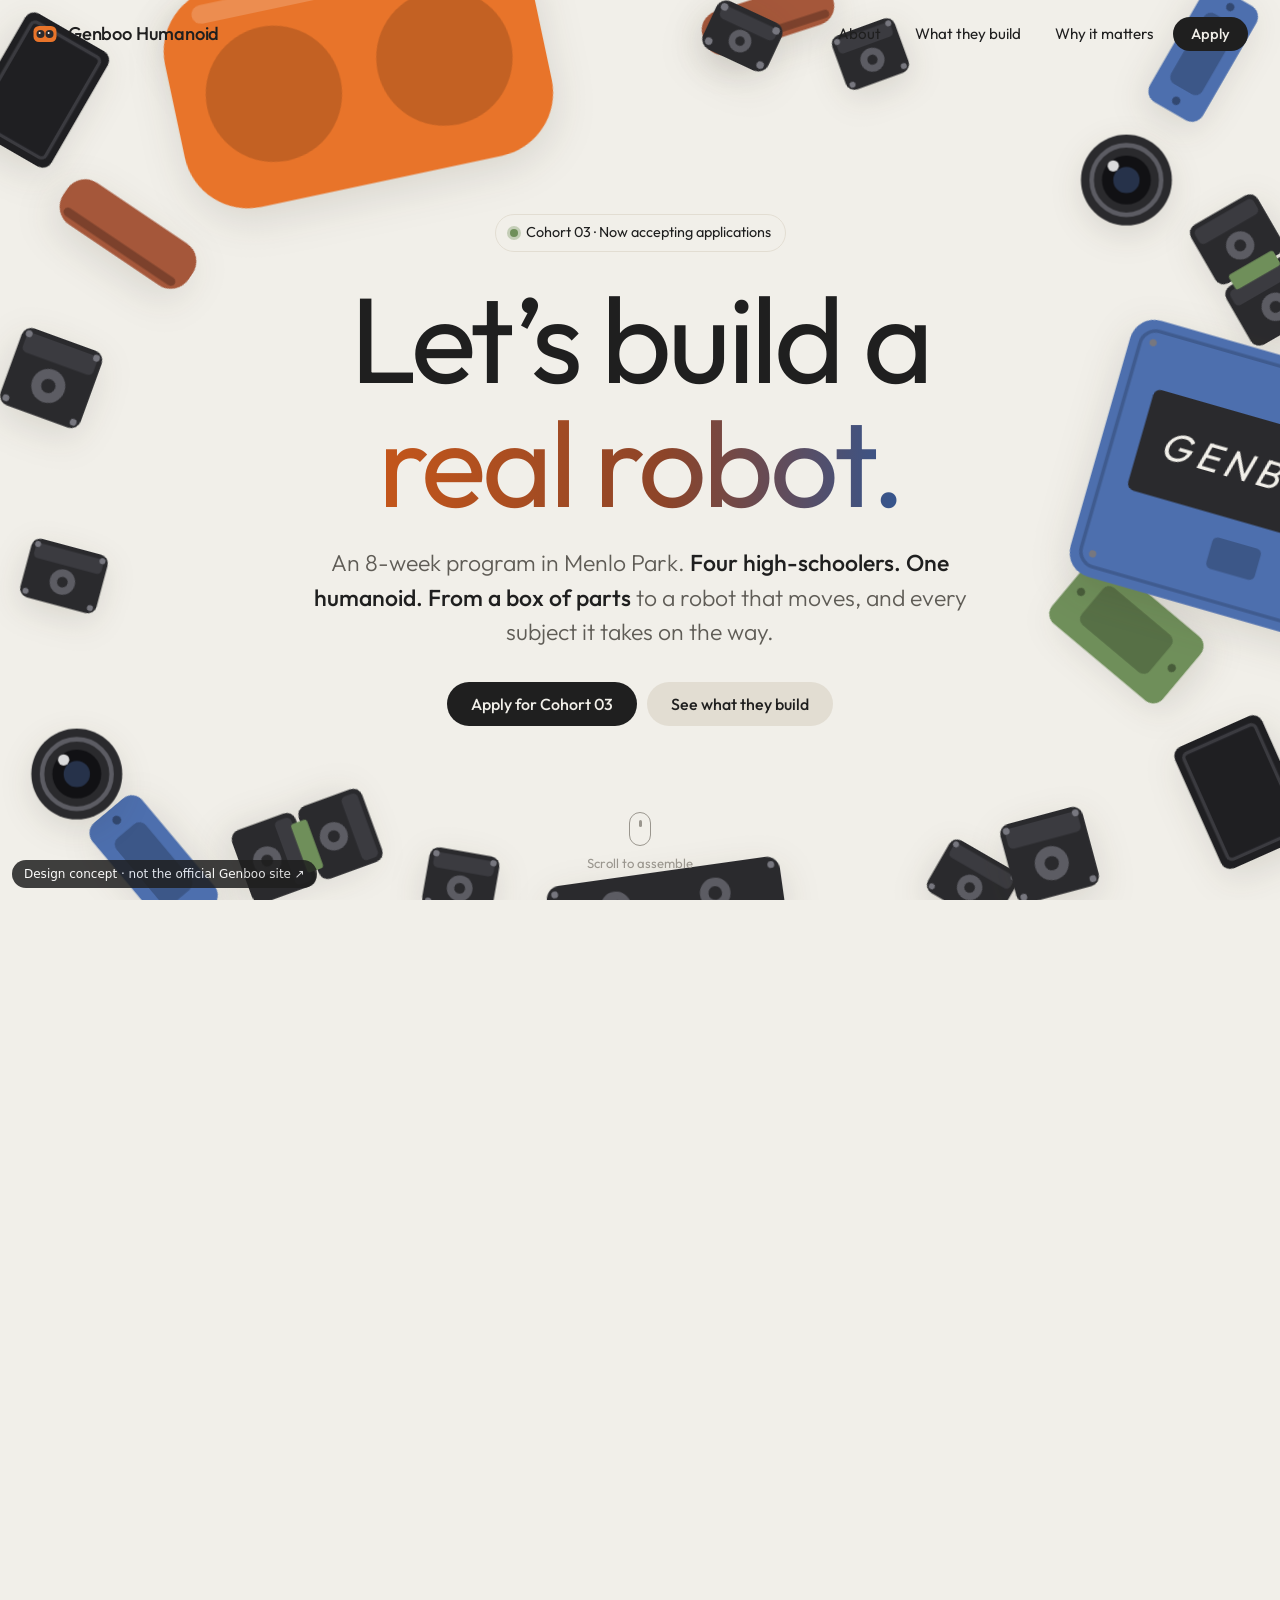
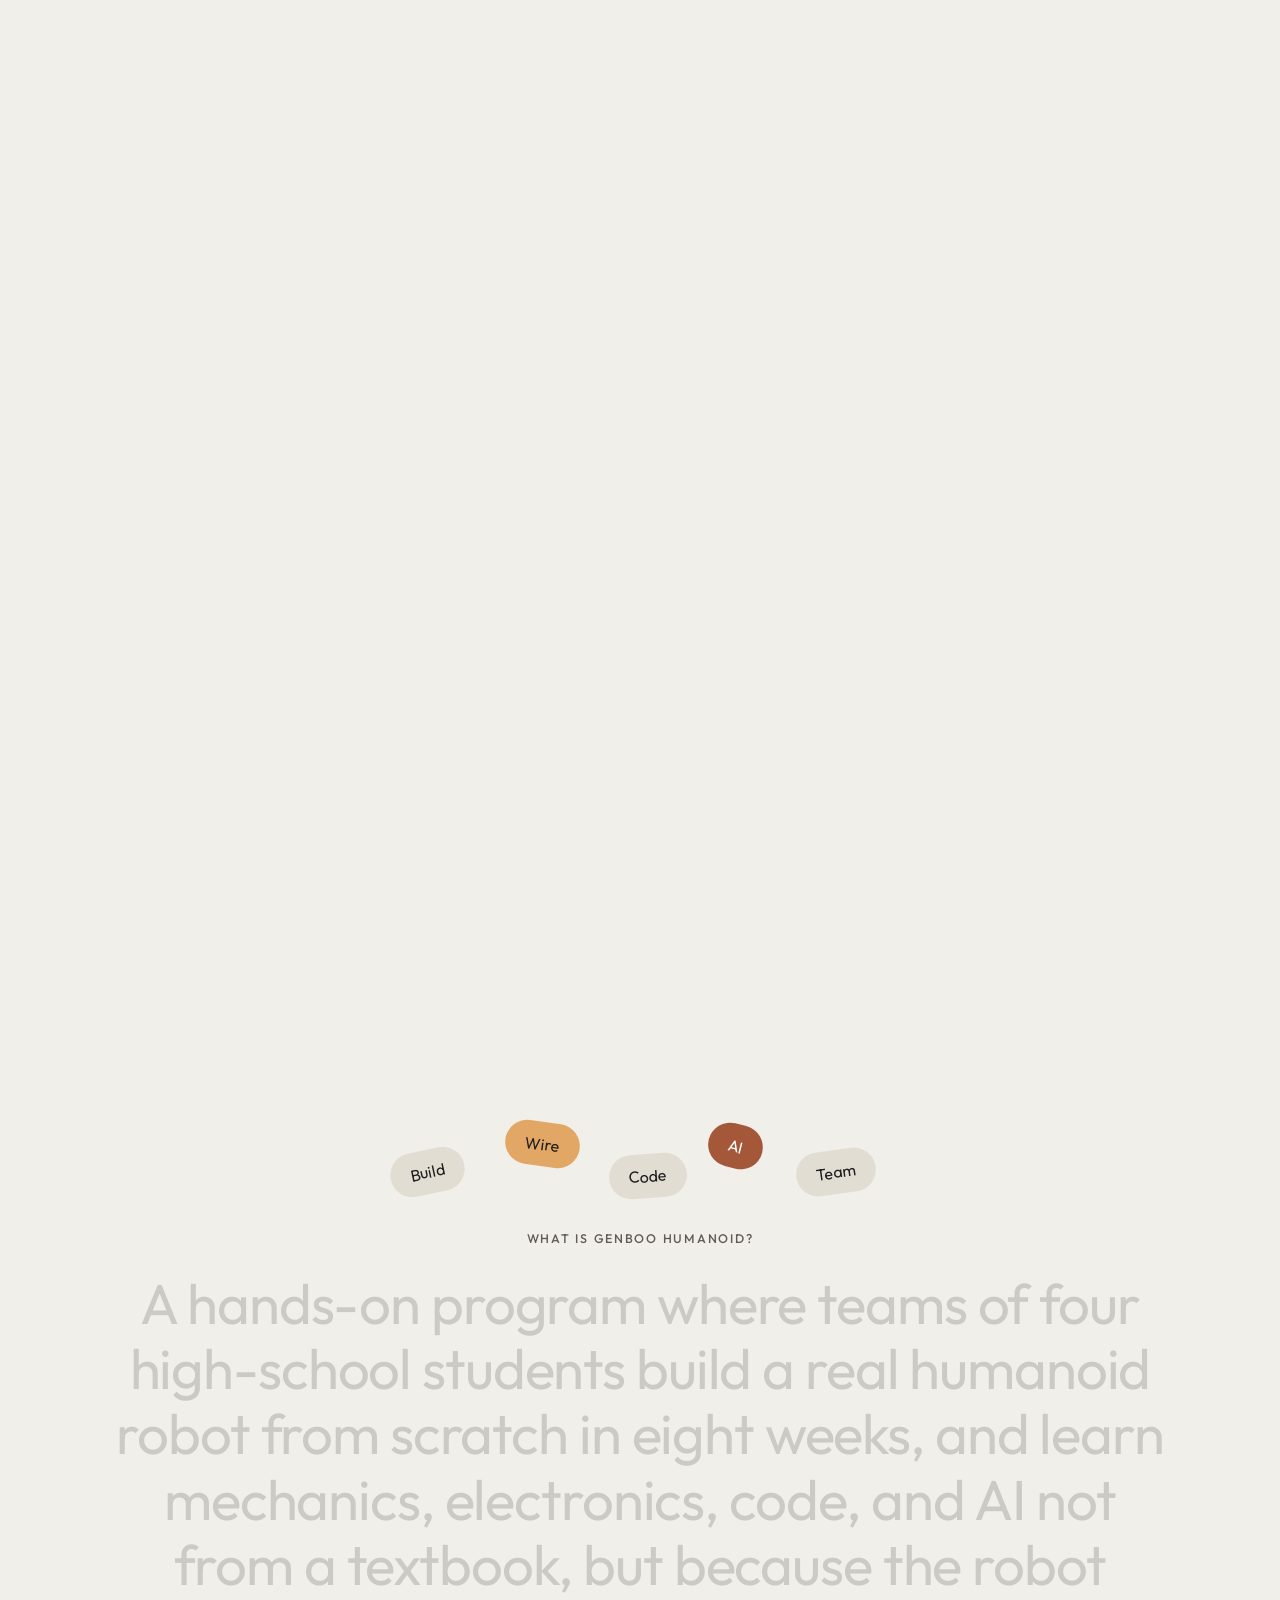
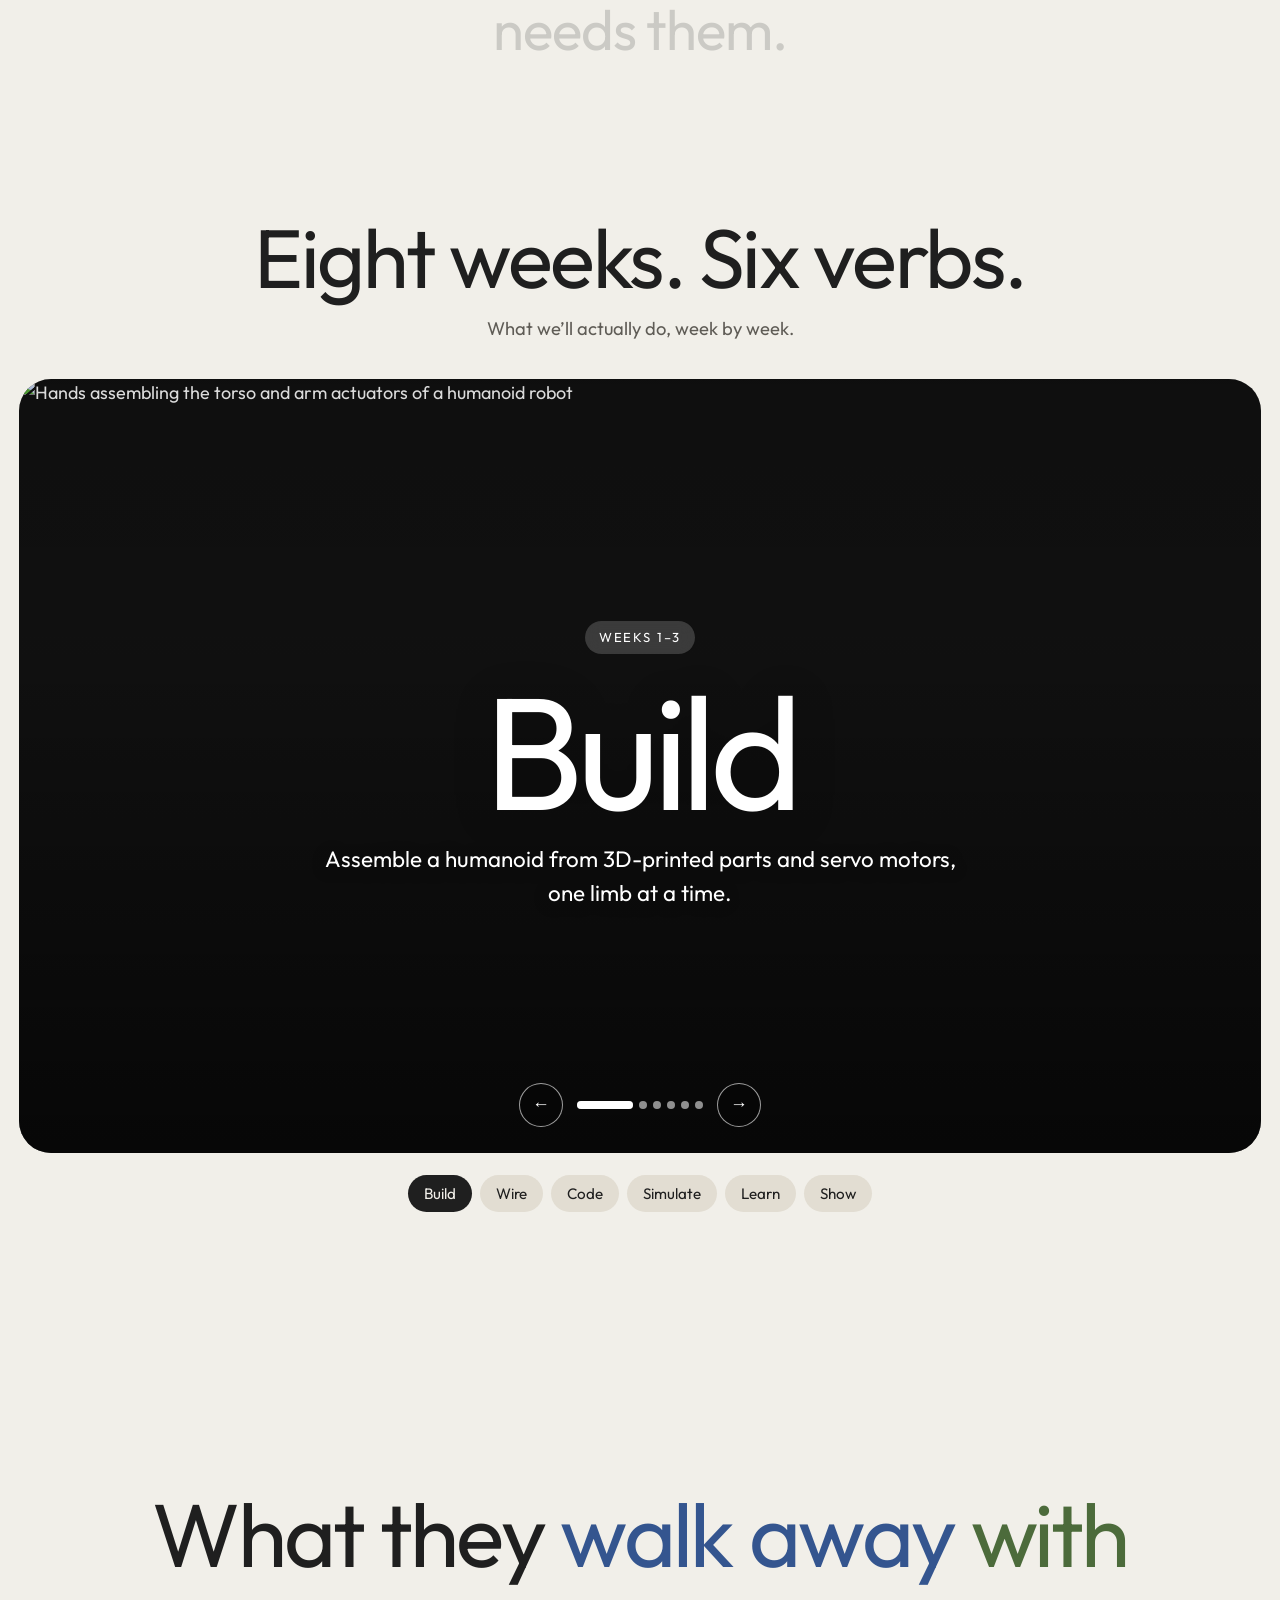
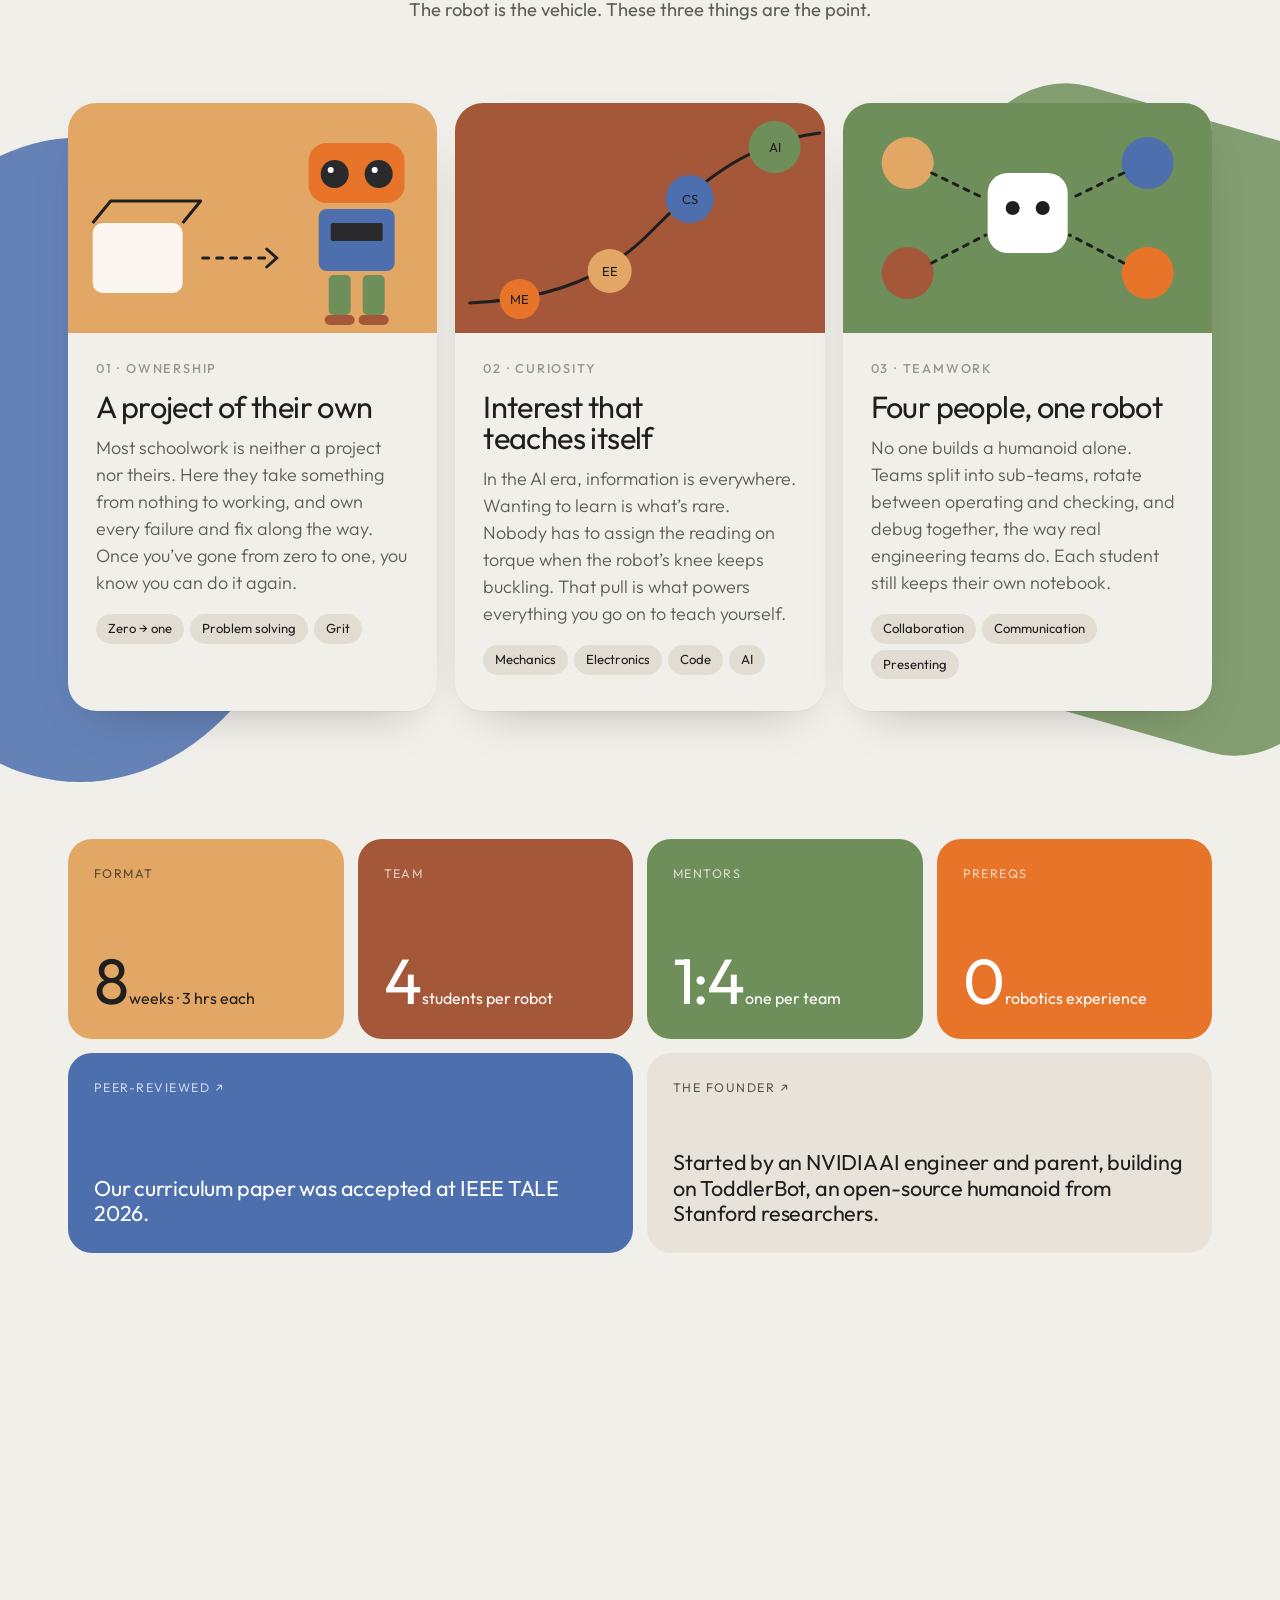
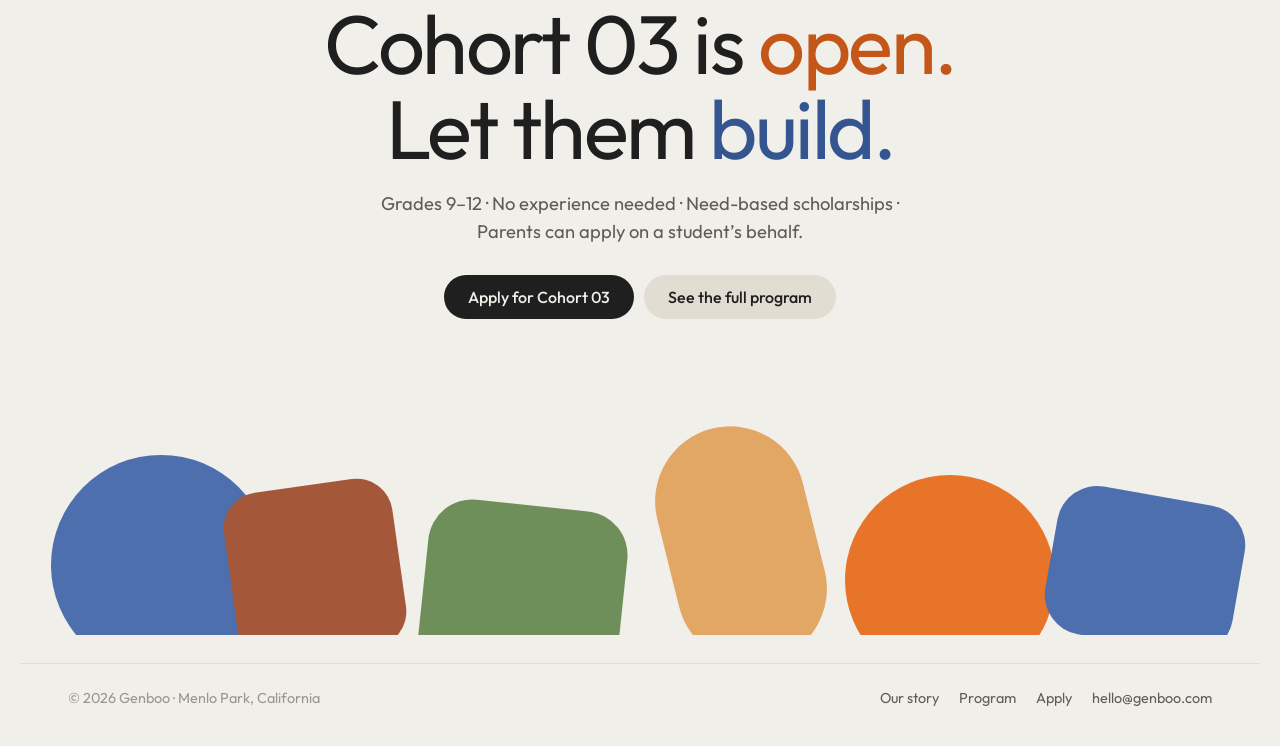
==== commit d9ba1b03: "v3: shrink scattered hero parts on narrow screens Co-Authored-By: Claude Opus 5.5 <noreply@anthropic" ====
--- a/v3/index.html
+++ b/v3/index.html
@@ -521,8 +521,8 @@
       var x = lerp(q.s[0] * vw, q.a[0] * k, t);
       var y = lerp(q.s[1] * vh, q.a[1] * k + oy, t);
       var rot = lerp(q.s[2], q.a[2], t);
-      // Small screens: keep the scattered shapes big enough to read as a playful backdrop.
-      var sc = lerp(q.s[3] * Math.max(1, 0.55 / k), 1, t);
+      // Narrow screens: shrink the scattered parts so they frame the headline instead of covering it.
+      var sc = lerp(q.s[3] * clamp(vw / 1100, 0.5, 1), 1, t);
       var el = els[q.id];
       el.style.width = q.w * k + "px"; el.style.height = q.h * k + "px";
       el.style.transform = "translate(-50%,-50%) translate(" + x + "px," + y + "px) rotate(" + rot + "deg) scale(" + sc + ")";
